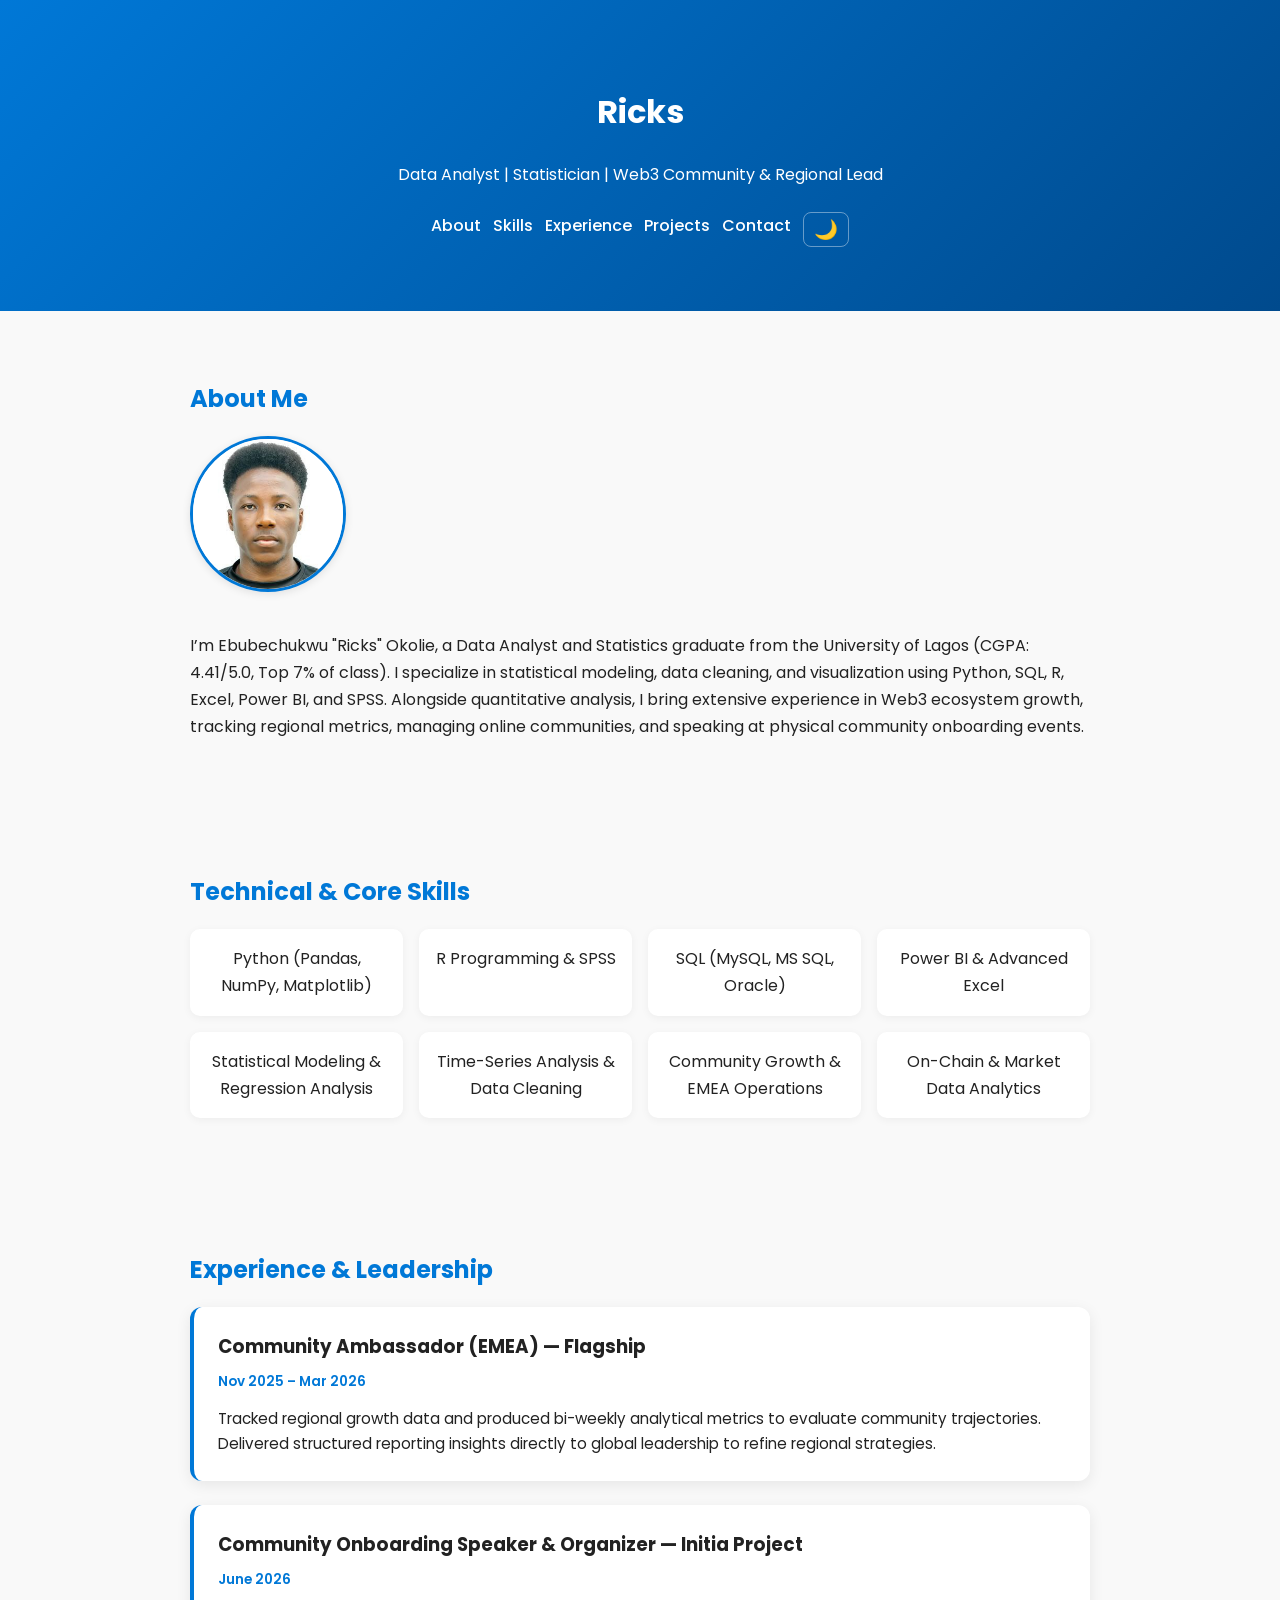
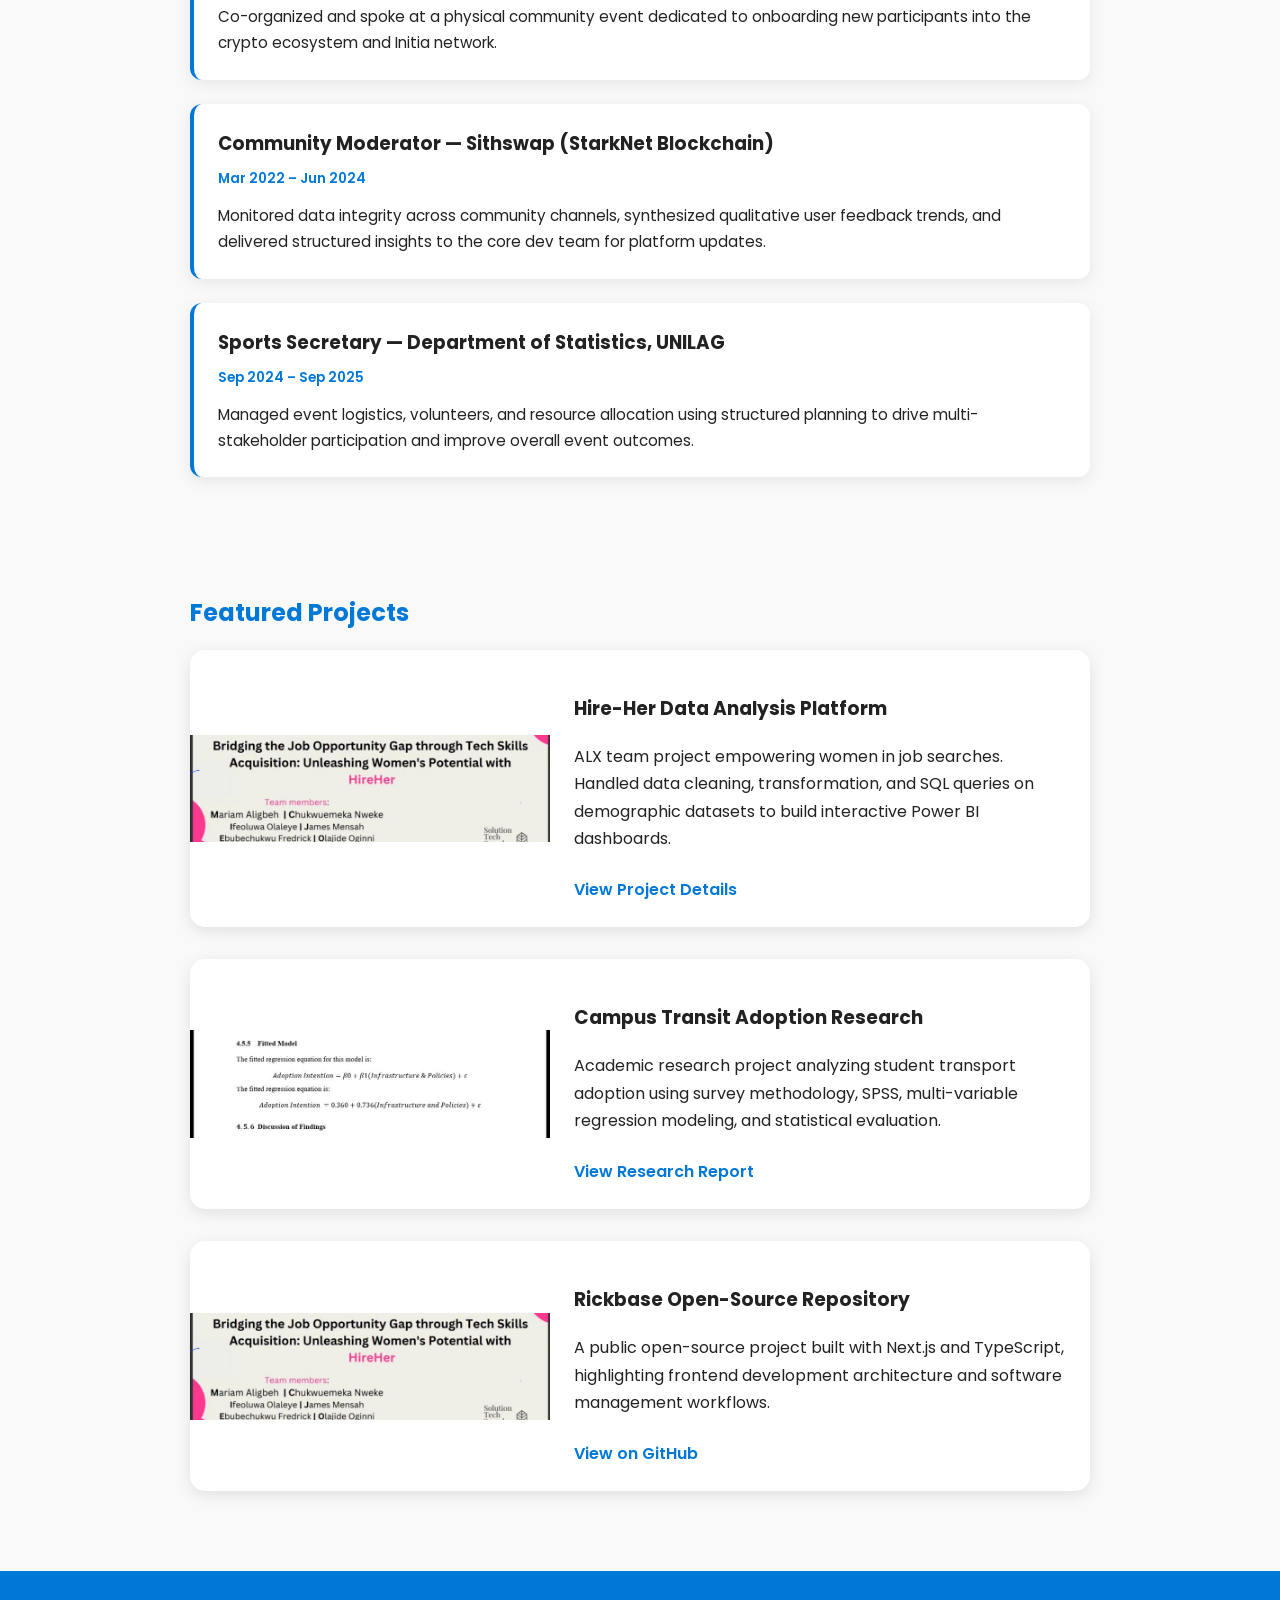
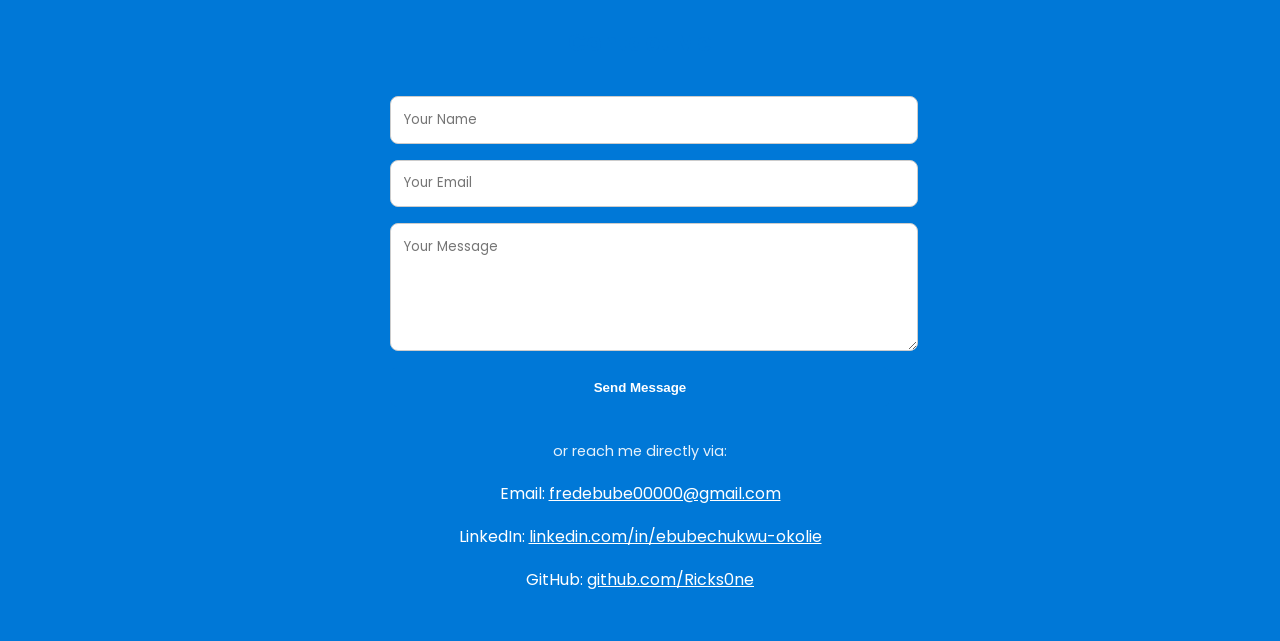
==== index.html @ d4dc6fa1 "Clean up index.html by removing citation tags Removed citation references from various sections and " ====
<!DOCTYPE html>
<html lang="en">
<head>
  <meta charset="UTF-8" />
  <meta name="viewport" content="width=device-width, initial-scale=1.0" />
  <title>Ricks | Data Analyst & Web3 Community Lead</title>
  <link rel="stylesheet" href="style.css" />
  <link href="https://fonts.googleapis.com/css2?family=Poppins:wght@300;400;600&display=swap" rel="stylesheet">
</head>

<body>
  <header class="hero">
    <div class="container">
      <h1 class="fade-in">Ricks</h1>
      <p class="fade-in delay">Data Analyst | Statistician | Web3 Community & Regional Lead</p>
      <nav class="fade-in delay-2">
        <a href="#about">About</a>
        <a href="#skills">Skills</a>
        <a href="#experience">Experience</a>
        <a href="#projects">Projects</a>
        <a href="#contact">Contact</a>
        <button id="theme-toggle" aria-label="Toggle dark mode">🌙</button>
      </nav>
    </div>
  </header>

  <main>
    <!-- ABOUT SECTION -->
    <section id="about" class="section fade-in">
      <h2>About Me</h2>
      <div class="about-container">
        <img src="assets/profile.jpg" alt="Ricks profile photo" class="profile-img">
        <p>
          I’m Ebubechukwu "Ricks" Okolie, a Data Analyst and Statistics graduate from the University of Lagos (CGPA: 4.41/5.0, Top 7% of class). 
          I specialize in statistical modeling, data cleaning, and visualization using Python, SQL, R, Excel, Power BI, and SPSS. 
          Alongside quantitative analysis, I bring extensive experience in Web3 ecosystem growth, tracking regional metrics, managing online communities, and speaking at physical community onboarding events.
        </p>
      </div>
    </section>

    <!-- TECHNICAL & PROFESSIONAL SKILLS -->
    <section id="skills" class="section fade-in delay">
      <h2>Technical & Core Skills</h2>
      <ul class="skills-grid">
        <li>Python (Pandas, NumPy, Matplotlib)</li>
        <li>R Programming & SPSS</li>
        <li>SQL (MySQL, MS SQL, Oracle)</li>
        <li>Power BI & Advanced Excel</li>
        <li>Statistical Modeling & Regression Analysis</li>
        <li>Time-Series Analysis & Data Cleaning</li>
        <li>Community Growth & EMEA Operations</li>
        <li>On-Chain & Market Data Analytics</li>
      </ul>
    </section>

    <!-- WORK & COMMUNITY EXPERIENCE -->
    <section id="experience" class="section fade-in delay">
      <h2>Experience & Leadership</h2>
      <div class="experience-list">
        
        <div class="exp-card">
          <h3>Community Ambassador (EMEA) — Flagship</h3>
          <span class="exp-date">Nov 2025 – Mar 2026</span>
          <p>
            Tracked regional growth data and produced bi-weekly analytical metrics to evaluate community trajectories. 
            Delivered structured reporting insights directly to global leadership to refine regional strategies.
          </p>
        </div>

        <div class="exp-card">
          <h3>Community Onboarding Speaker & Organizer — Initia Project</h3>
          <span class="exp-date">June 2026</span>
          <p>
            Co-organized and spoke at a physical community event dedicated to onboarding new participants into the crypto ecosystem and Initia network.
          </p>
        </div>

        <div class="exp-card">
          <h3>Community Moderator — Sithswap (StarkNet Blockchain)</h3>
          <span class="exp-date">Mar 2022 – Jun 2024</span>
          <p>
            Monitored data integrity across community channels, synthesized qualitative user feedback trends, and delivered structured insights to the core dev team for platform updates.
          </p>
        </div>

        <div class="exp-card">
          <h3>Sports Secretary — Department of Statistics, UNILAG</h3>
          <span class="exp-date">Sep 2024 – Sep 2025</span>
          <p>
            Managed event logistics, volunteers, and resource allocation using structured planning to drive multi-stakeholder participation and improve overall event outcomes.
          </p>
        </div>

      </div>
    </section>

    <!-- FEATURED PROJECTS -->
    <section id="projects" class="section fade-in delay-2">
      <h2>Featured Projects</h2>

      <div class="project-card">
        <img src="assets/project1.jpg" alt="Hire-Her Project">
        <div>
          <h3>Hire-Her Data Analysis Platform</h3>
          <p>
            ALX team project empowering women in job searches. Handled data cleaning, transformation, and SQL queries on demographic datasets to build interactive Power BI dashboards.
          </p>
          <a href="projects/0.html" target="_blank">View Project Details</a>
        </div>
      </div>

      <div class="project-card">
        <img src="assets/project2.jpg" alt="Bicycle Commuting Research">
        <div>
          <h3>Campus Transit Adoption Research</h3>
          <p>
            Academic research project analyzing student transport adoption using survey methodology, SPSS, multi-variable regression modeling, and statistical evaluation.
          </p>
          <a href="projects/2.html" target="_blank">View Research Report</a>
        </div>
      </div>

      <div class="project-card">
        <img src="assets/project1.jpg" alt="Rickbase Repository">
        <div>
          <h3>Rickbase Open-Source Repository</h3>
          <p>
            A public open-source project built with Next.js and TypeScript, highlighting frontend development architecture and software management workflows.
          </p>
          <a href="https://github.com/Ricks0ne/Rickbase" target="_blank">View on GitHub</a>
        </div>
      </div>
    </section>
  </main>

  <!-- FOOTER / CONTACT -->
  <footer id="contact" class="fade-in delay">
    <h2>Contact Me</h2>
    <form id="contact-form" action="https://formspree.io/f/xjkanqzr" method="POST">
      <input type="text" name="name" placeholder="Your Name" required />
      <input type="email" name="_replyto" placeholder="Your Email" required />
      <textarea name="message" rows="5" placeholder="Your Message" required></textarea>

      <input type="hidden" name="_subject" value="New message from Ricks’ Portfolio" />
      <input type="text" name="_gotcha" class="honeypot" style="display:none" />

      <button type="submit">Send Message</button>
    </form>
    <p class="small">or reach me directly via:</p>
    <p>Email: <a href="mailto:fredebube00000@gmail.com">fredebube00000@gmail.com</a></p>
    <p>LinkedIn: <a href="https://linkedin.com/in/ebubechukwu-okolie" target="_blank">linkedin.com/in/ebubechukwu-okolie</a></p>
    <p>GitHub: <a href="https://github.com/Ricks0ne" target="_blank">github.com/Ricks0ne</a></p>
  </footer>

  <script src="script.js"></script>
</body>
</html>
---- style.css ----
:root {
  --bg-color: #f9f9f9;
  --text-color: #222;
  --accent: #0078d7;
  --card-bg: #fff;
}

body.dark {
  --bg-color: #121212;
  --text-color: #eee;
  --accent: #64b5f6;
  --card-bg: #1e1e1e;
}

body {
  font-family: "Poppins", sans-serif;
  background: var(--bg-color);
  color: var(--text-color);
  margin: 0;
  line-height: 1.7;
  scroll-behavior: smooth;
  transition: background 0.3s, color 0.3s;
}

.hero {
  background: linear-gradient(135deg, #0078d7, #004a8d);
  color: white;
  text-align: center;
  padding: 4rem 1rem;
}

nav {
  margin-top: 1.5rem;
  display: flex;
  justify-content: center;
  flex-wrap: wrap;
  gap: 12px;
}

nav a {
  color: white;
  text-decoration: none;
  font-weight: 500;
  transition: opacity 0.3s;
}

nav a:hover {
  opacity: 0.8;
}

#theme-toggle {
  background: none;
  border: 1px solid rgba(255,255,255,0.4);
  color: white;
  font-size: 1.2rem;
  cursor: pointer;
  border-radius: 8px;
  padding: 0.3rem 0.6rem;
  transition: background 0.3s;
}

#theme-toggle:hover {
  background: rgba(255,255,255,0.1);
}

.section {
  padding: 3rem 1.5rem;
  max-width: 900px;
  margin: auto;
}

h2 {
  color: var(--accent);
  margin-bottom: 1rem;
}

/* SKILLS GRID */
.skills-grid {
  display: grid;
  grid-template-columns: repeat(auto-fit, minmax(180px, 1fr));
  gap: 1rem;
  list-style: none;
  padding: 0;
}

.skills-grid li {
  background: var(--card-bg);
  padding: 1rem;
  border-radius: 10px;
  text-align: center;
  box-shadow: 0 2px 8px rgba(0,0,0,0.05);
}

/* EXPERIENCE SECTION */
.experience-list {
  display: flex;
  flex-direction: column;
  gap: 1.5rem;
}

.exp-card {
  background: var(--card-bg);
  padding: 1.5rem;
  border-radius: 12px;
  box-shadow: 0 4px 15px rgba(0,0,0,0.08);
  border-left: 4px solid var(--accent);
  transition: transform 0.3s ease;
}

.exp-card:hover {
  transform: translateY(-3px);
}

.exp-card h3 {
  margin: 0 0 0.3rem 0;
  font-size: 1.15rem;
}

.exp-date {
  display: inline-block;
  font-size: 0.85rem;
  font-weight: 600;
  color: var(--accent);
  margin-bottom: 0.8rem;
}

.exp-card p {
  margin: 0;
  font-size: 0.95rem;
}

/* PROJECT CARDS */
.project-card {
  display: flex;
  align-items: center;
  background: var(--card-bg);
  margin-bottom: 2rem;
  border-radius: 15px;
  overflow: hidden;
  box-shadow: 0 4px 15px rgba(0,0,0,0.1);
  transition: transform 0.3s ease;
}

.project-card:hover {
  transform: translateY(-5px);
}

.project-card img {
  width: 40%;
  object-fit: cover;
}

.project-card div {
  padding: 1.5rem;
}

.project-card a {
  display: inline-block;
  margin-top: 0.5rem;
  color: var(--accent);
  text-decoration: none;
  font-weight: 600;
}

/* CONTACT & FORM */
form {
  display: flex;
  flex-direction: column;
  gap: 1rem;
  max-width: 500px;
  margin: 2rem auto;
}

input, textarea {
  width: 100%;
  padding: 0.8rem;
  border: 1px solid #ccc;
  border-radius: 8px;
  font-family: inherit;
  background: var(--card-bg);
  color: var(--text-color);
}

button {
  background: var(--accent);
  color: white;
  border: none;
  padding: 0.8rem;
  border-radius: 8px;
  cursor: pointer;
  font-weight: 600;
  transition: opacity 0.3s;
}

button:hover {
  opacity: 0.9;
}

footer {
  text-align: center;
  padding: 2rem;
  background: #0078d7;
  color: white;
}

footer a {
  color: white;
  text-decoration: underline;
}

.small {
  font-size: 0.9rem;
  opacity: 0.9;
}

/* ANIMATIONS */
.fade-in {
  opacity: 0;
  transform: translateY(20px);
  animation: fadeIn 1s ease forwards;
}

.delay { animation-delay: 0.3s; }
.delay-2 { animation-delay: 0.6s; }

@keyframes fadeIn {
  to {
    opacity: 1;
    transform: translateY(0);
  }
}

/* ABOUT SECTION */
.about-container {
  display: flex;
  align-items: center;
  gap: 1.5rem;
  flex-wrap: wrap;
}

.profile-img {
  width: 150px;
  height: 150px;
  object-fit: cover;
  border-radius: 50%;
  border: 3px solid var(--accent);
  box-shadow: 0 2px 8px rgba(0,0,0,0.1);
}

.small-hero {
  padding: 2rem 1rem;
  background: linear-gradient(135deg, #004a8d, #0078d7);
  text-align: center;
  color: white;
}

.project-banner {
  width: 100%;
  max-height: 350px;
  object-fit: cover;
  border-radius: 10px;
  margin-bottom: 1.5rem;
}

.back-btn {
  display: inline-block;
  margin-top: 2rem;
  background: var(--accent);
  color: white;
  padding: 0.7rem 1.5rem;
  border-radius: 8px;
  text-decoration: none;
  font-weight: 600;
  transition: opacity 0.3s;
}

.back-btn:hover {
  opacity: 0.9;
}

.project-link {
  display: inline-block;
  margin-top: 1rem;
  background: var(--accent, #0078d7);
  color: #fff;
  padding: 0.7rem 1.5rem;
  border-radius: 8px;
  text-decoration: none;
  font-weight: 600;
  transition: transform 0.2s, opacity 0.3s;
}

.project-link:hover {
  opacity: 0.9;
  transform: scale(1.03);
}

/* RESPONSIVE */
@media (max-width: 768px) {
  .project-card {
    flex-direction: column;
  }
  .project-card img {
    width: 100%;
  }
  .about-container {
    flex-direction: column;
    text-align: center;
  }
}
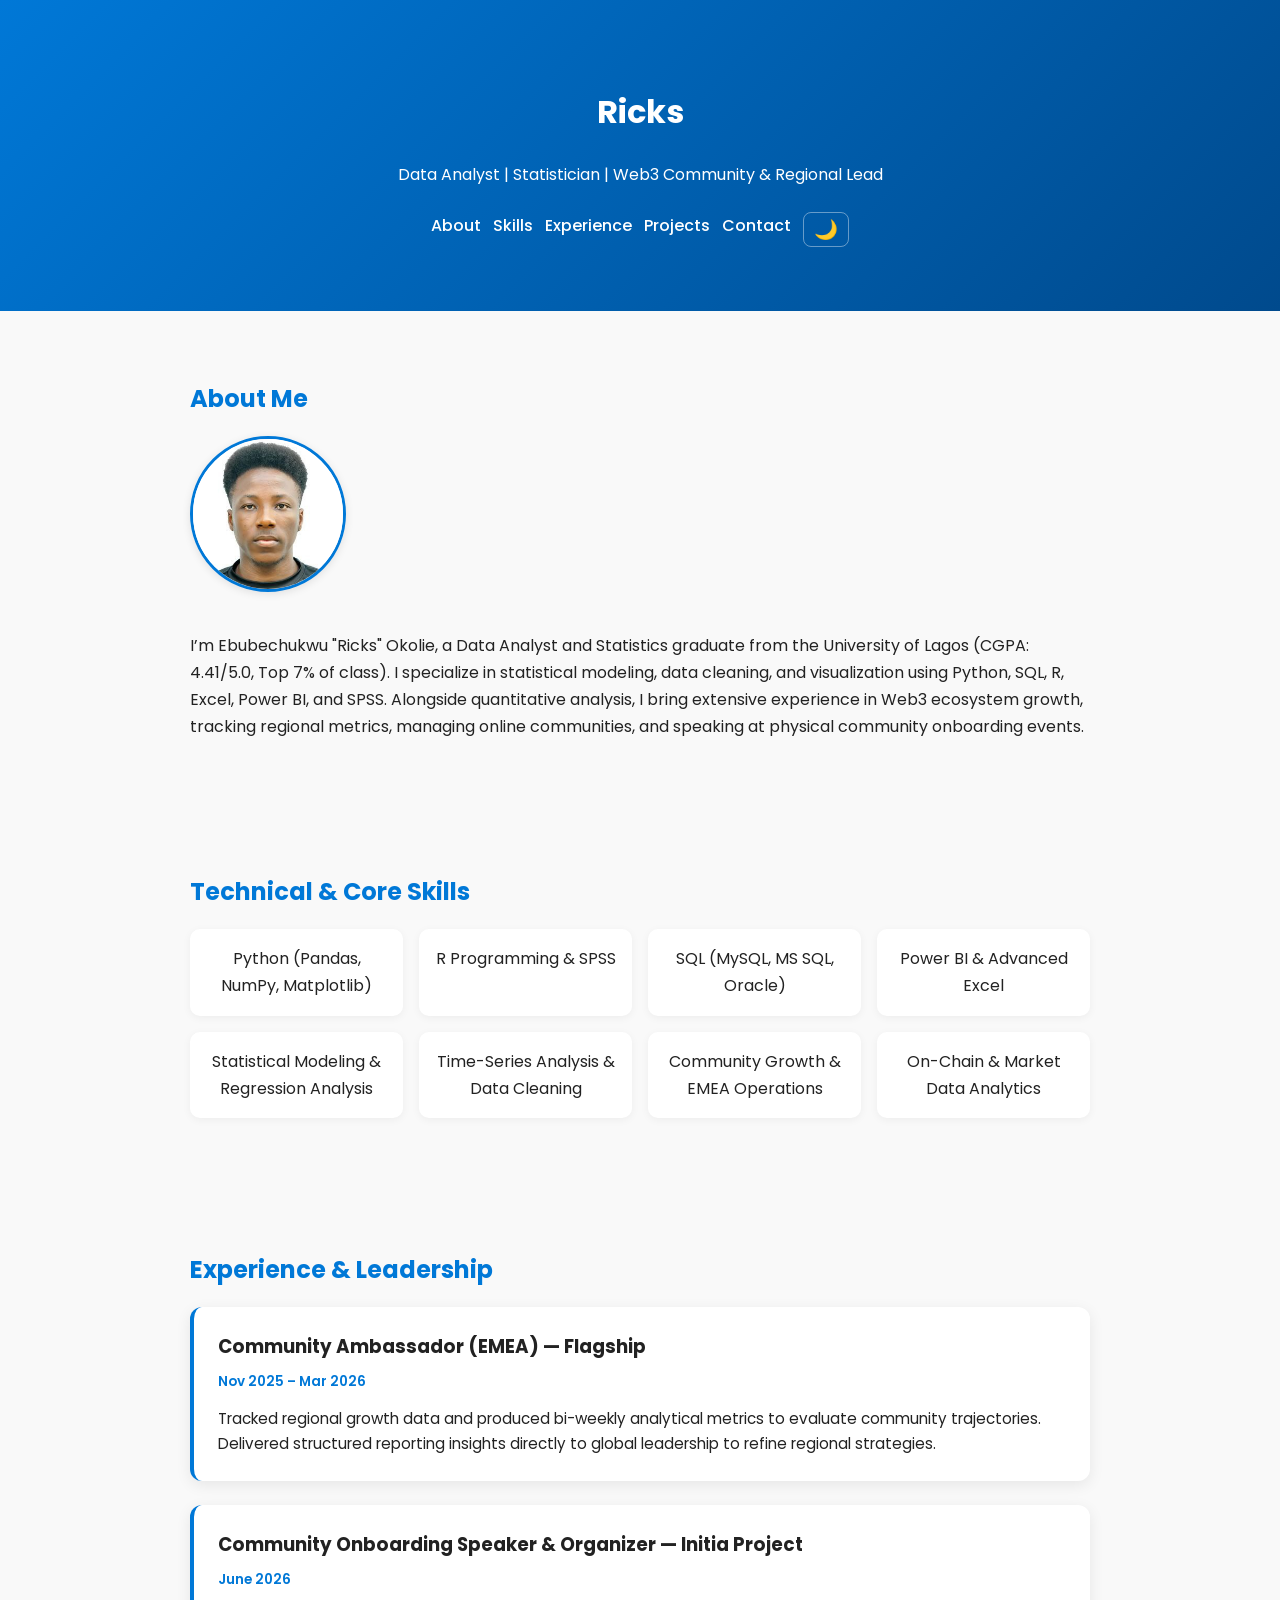
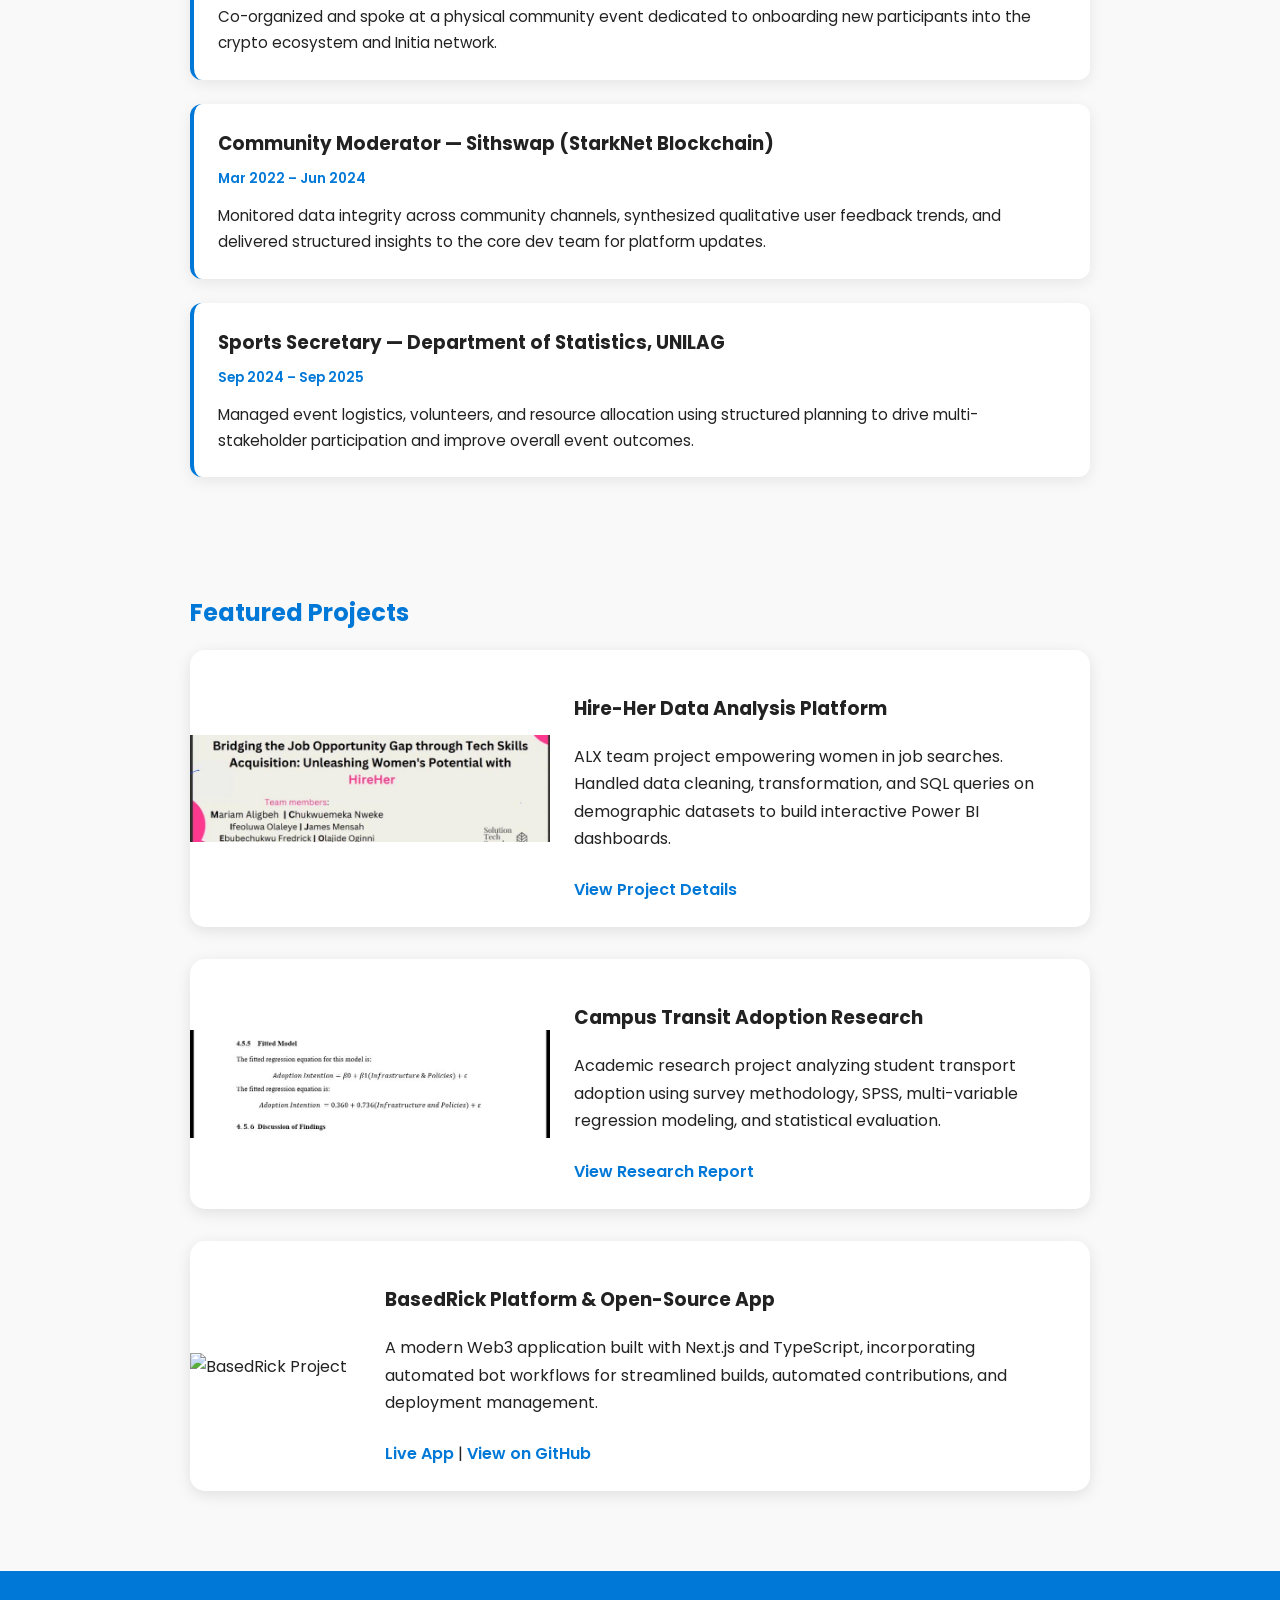
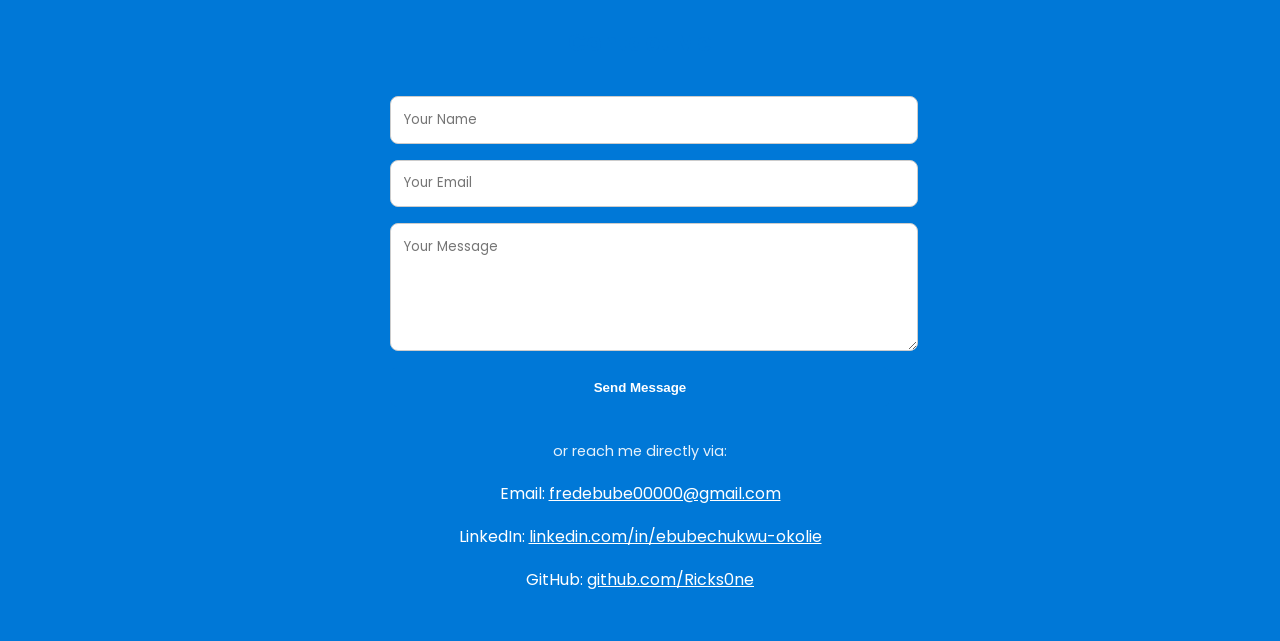
==== commit ced277d2: "Update index.html" ====
--- a/index.html
+++ b/index.html
@@ -121,13 +121,16 @@
       </div>
 
       <div class="project-card">
-        <img src="assets/project1.jpg" alt="Rickbase Repository">
+        <img src="assets/project3.jpg" alt="BasedRick Project">
         <div>
-          <h3>Rickbase Open-Source Repository</h3>
+          <h3>BasedRick Platform & Open-Source App</h3>
           <p>
-            A public open-source project built with Next.js and TypeScript, highlighting frontend development architecture and software management workflows.
+            A modern Web3 application built with Next.js and TypeScript, incorporating automated bot workflows for streamlined builds, automated contributions, and deployment management.
+    </p>
           </p>
-          <a href="https://github.com/Ricks0ne/Rickbase" target="_blank">View on GitHub</a>
+          <a href="https://basedrick.vercel.app/" target="_blank">Live App</a> | 
+          <a href="https://github.com/Ricks0ne/BasedRick" target="_blank">View on GitHub</a>
+  </div>
         </div>
       </div>
     </section>
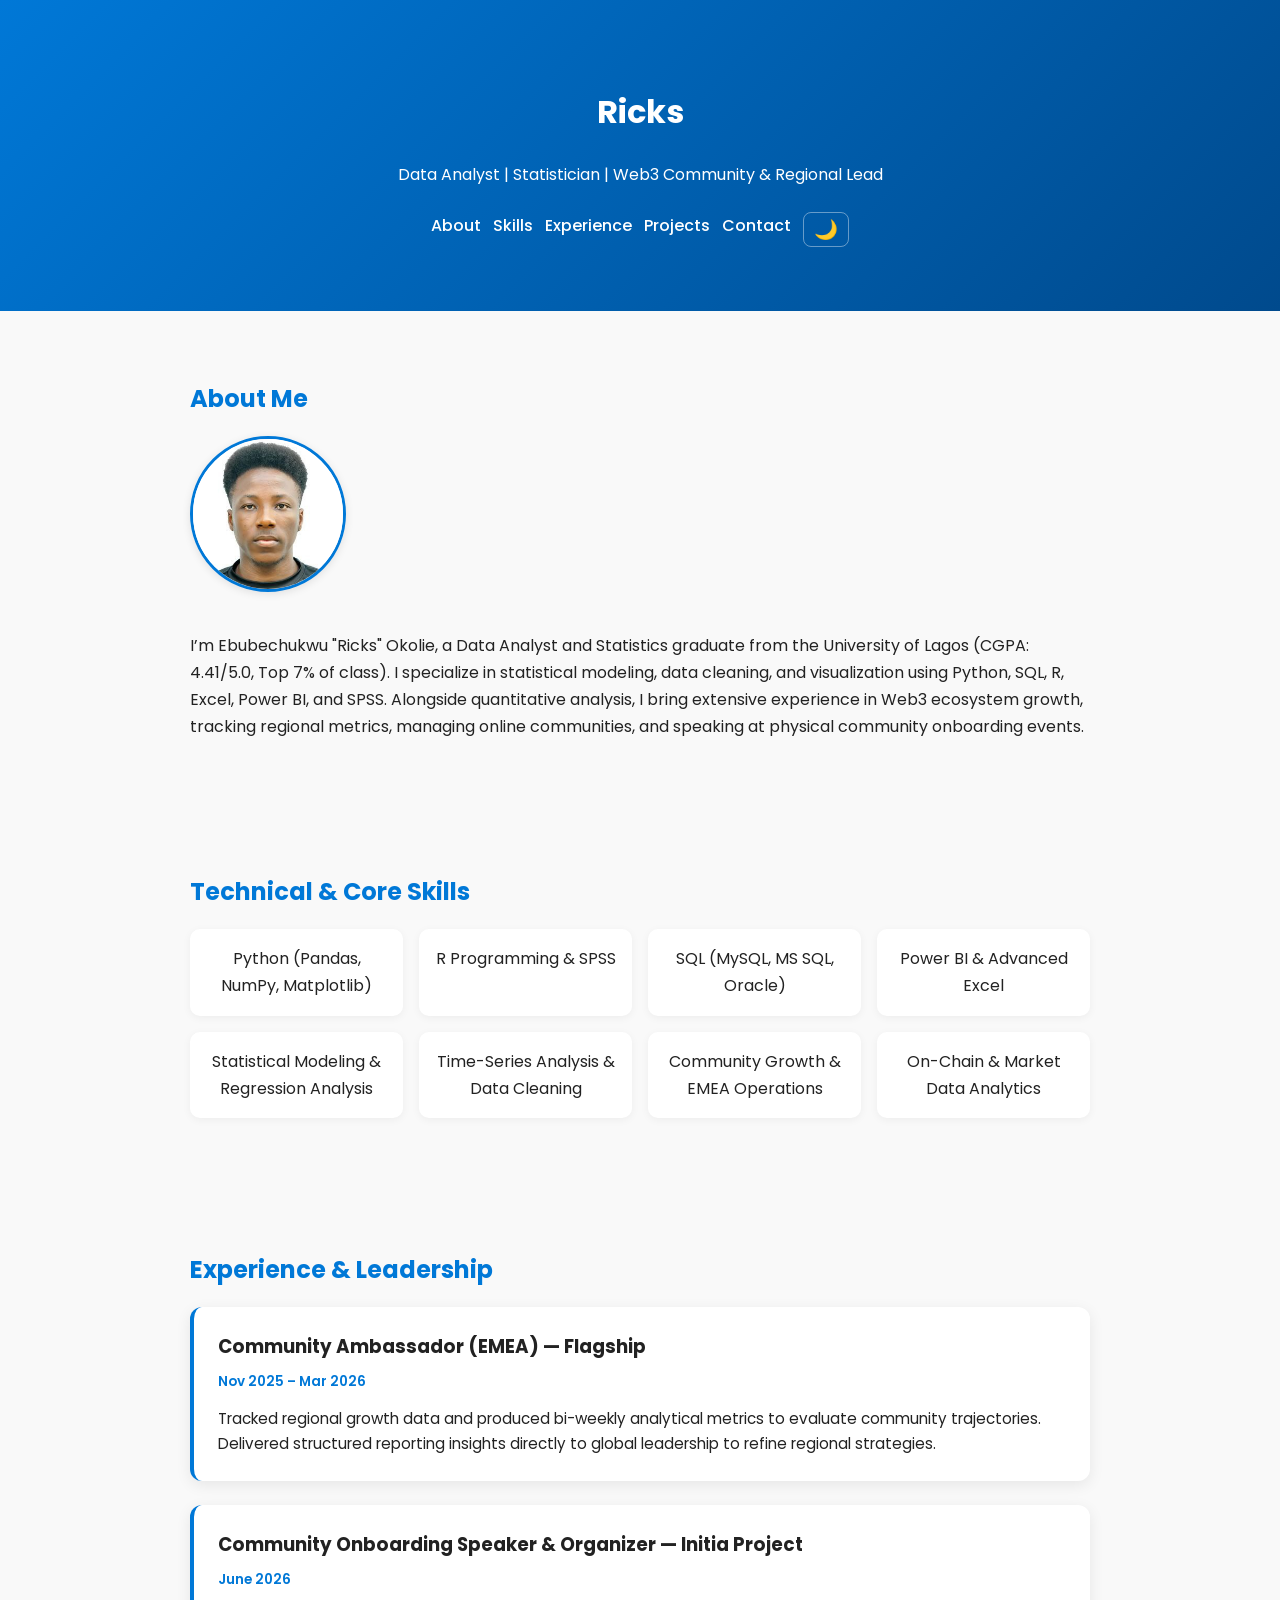
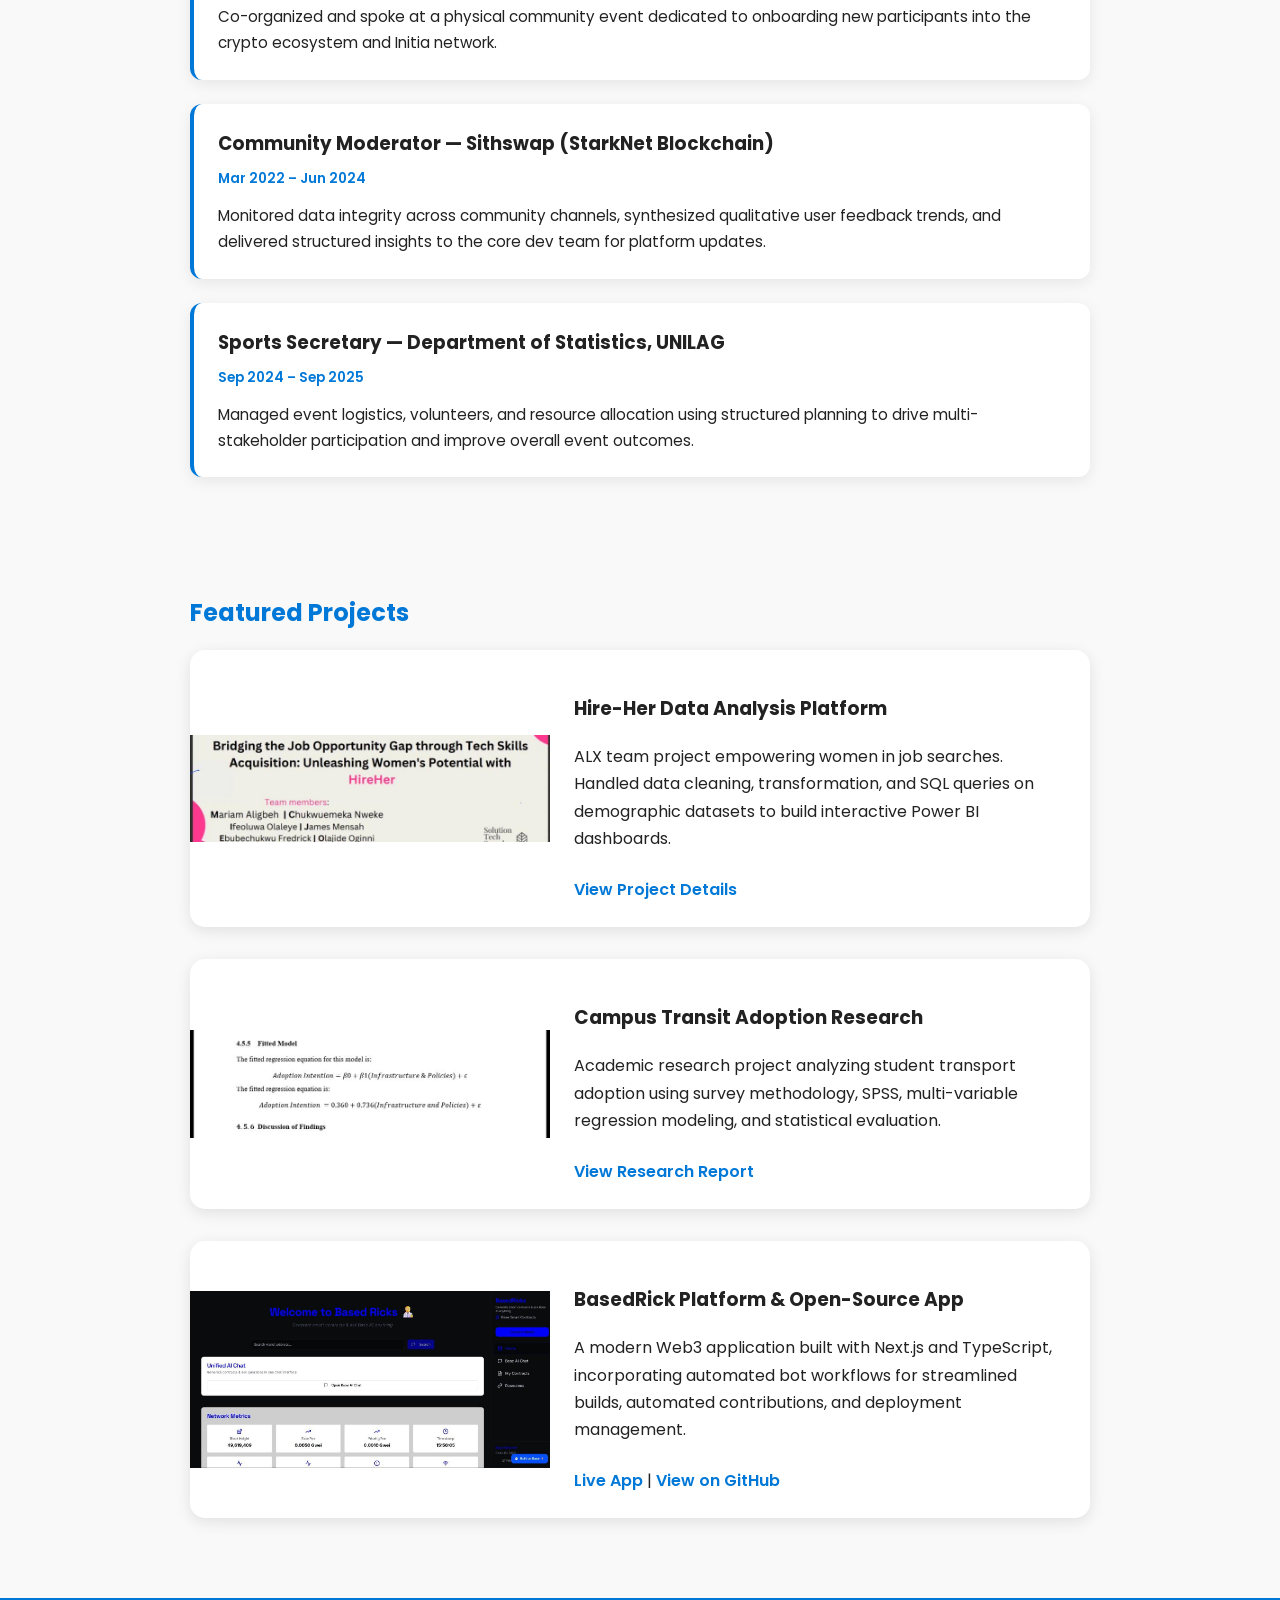
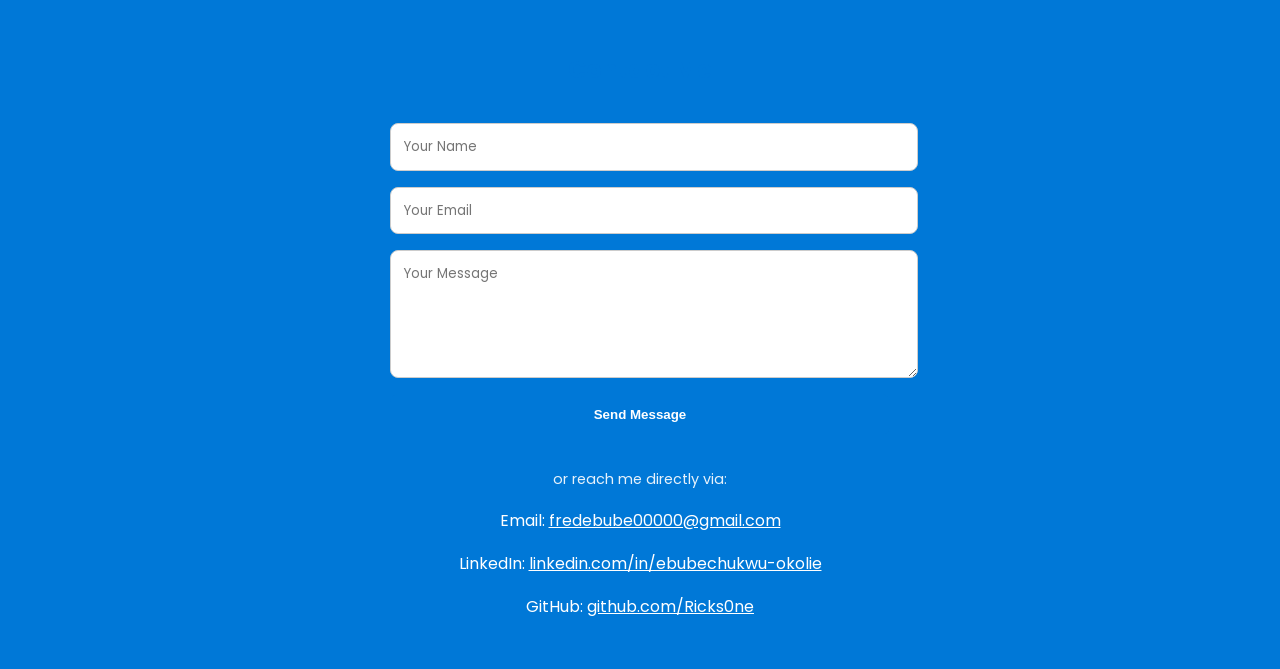
==== commit 2ec52f83: "Update project image source from PNG to JPG" ====
--- a/index.html
+++ b/index.html
@@ -121,7 +121,7 @@
       </div>
 
       <div class="project-card">
-        <img src="assets/project3.jpg" alt="BasedRick Project">
+        <img src="assets/Project3.jpg" alt="BasedRick Project">
         <div>
           <h3>BasedRick Platform & Open-Source App</h3>
           <p>
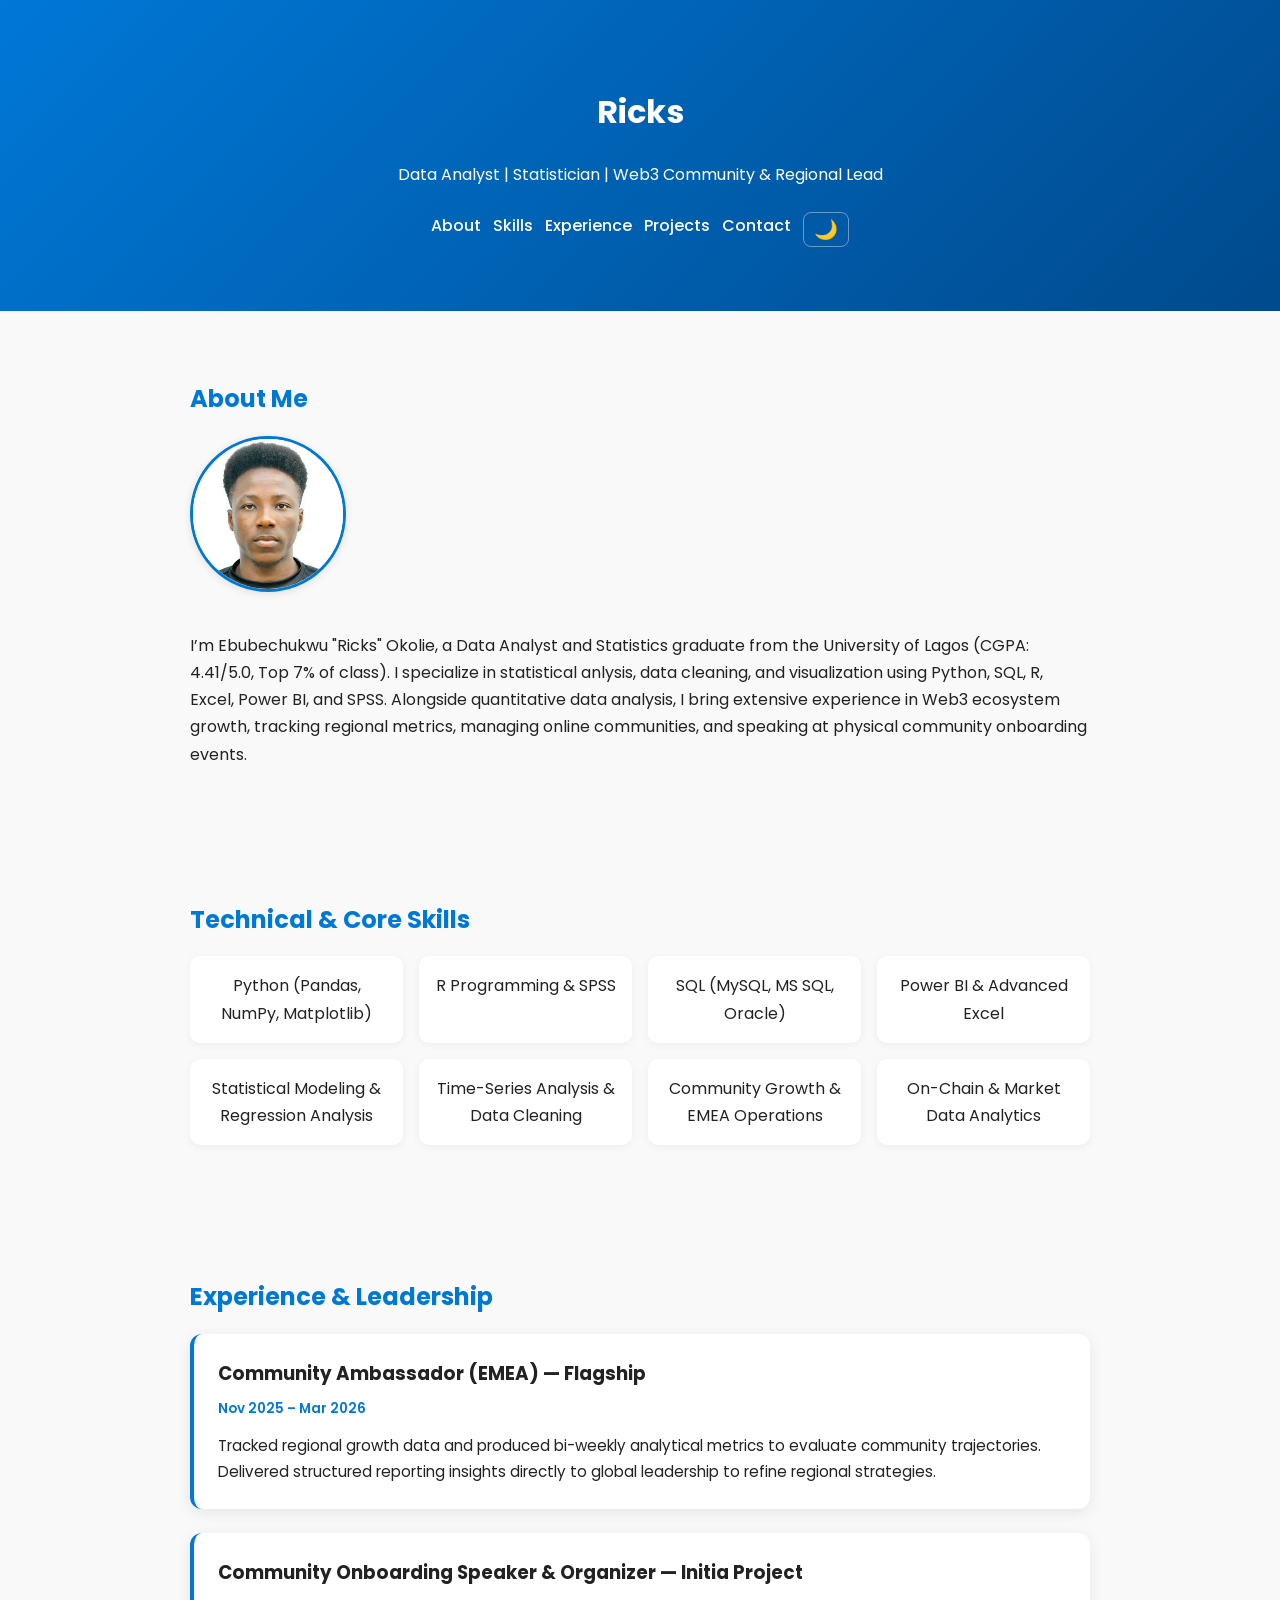
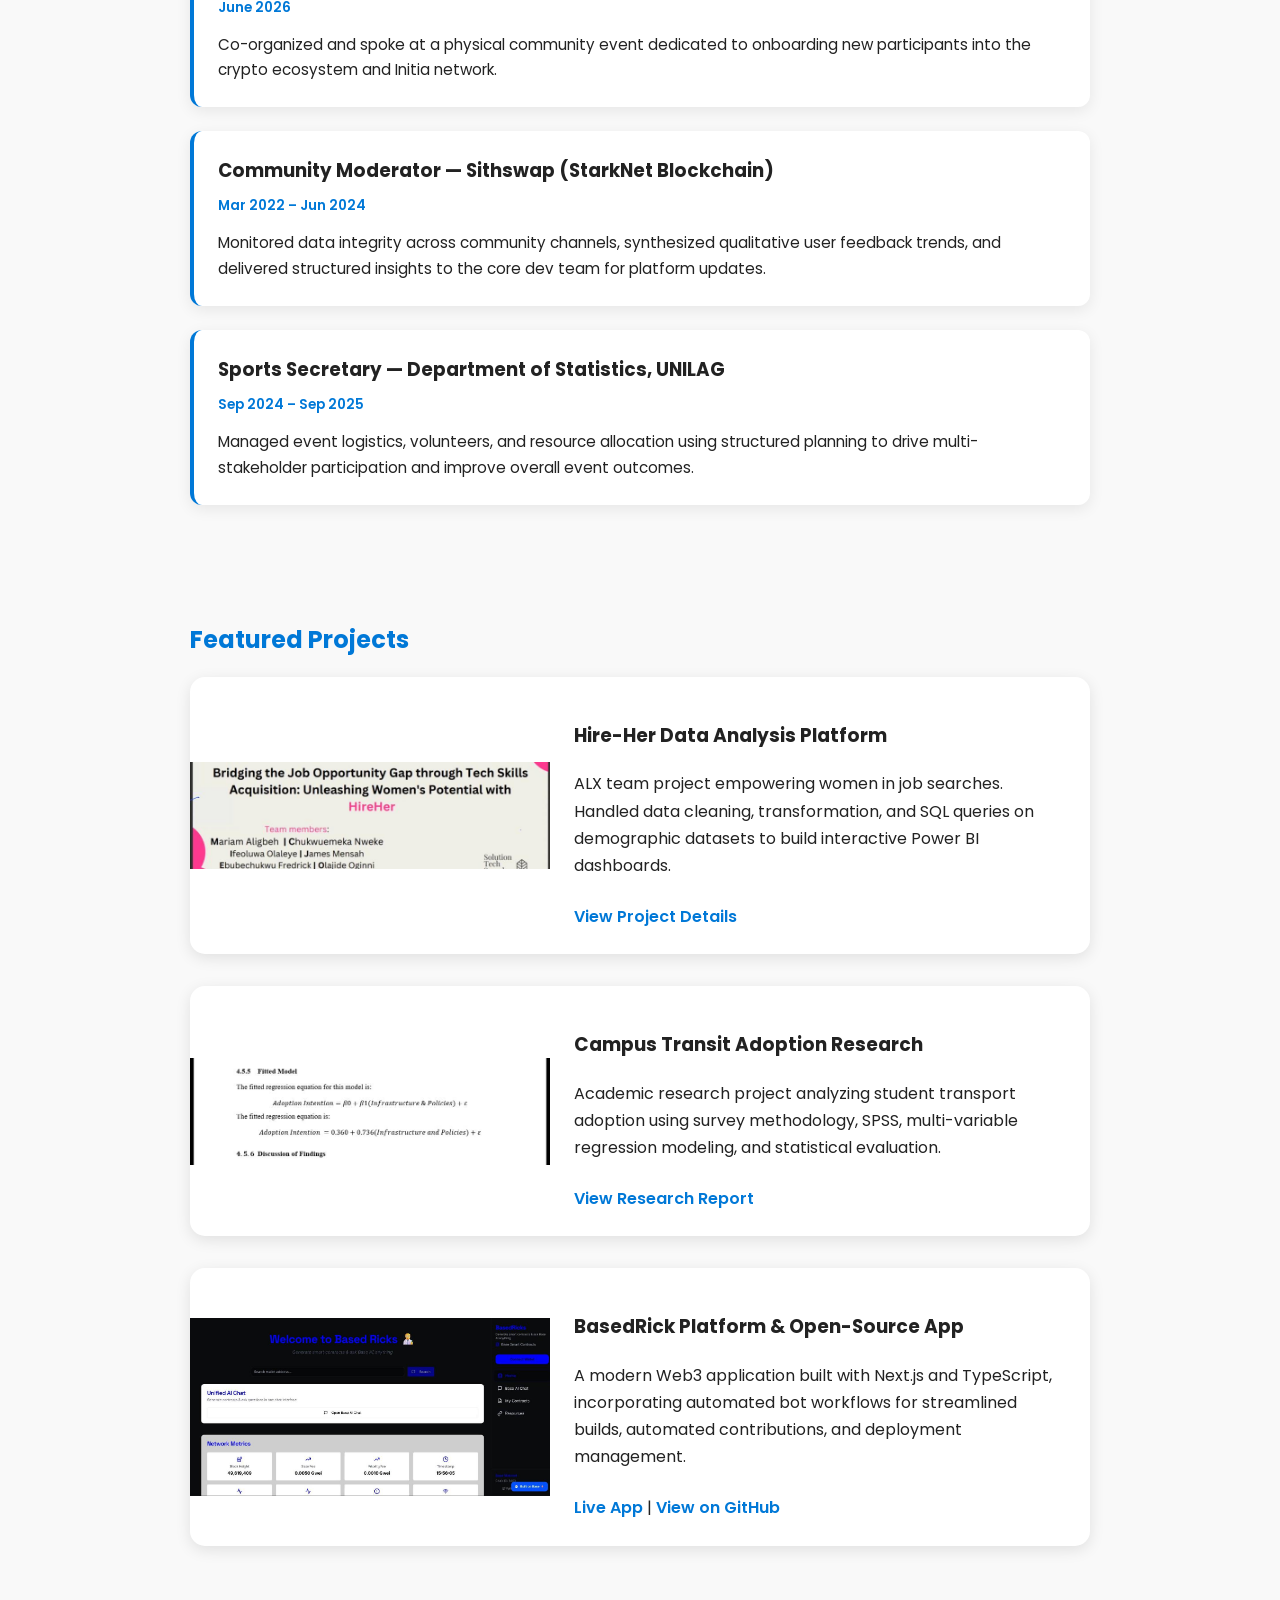
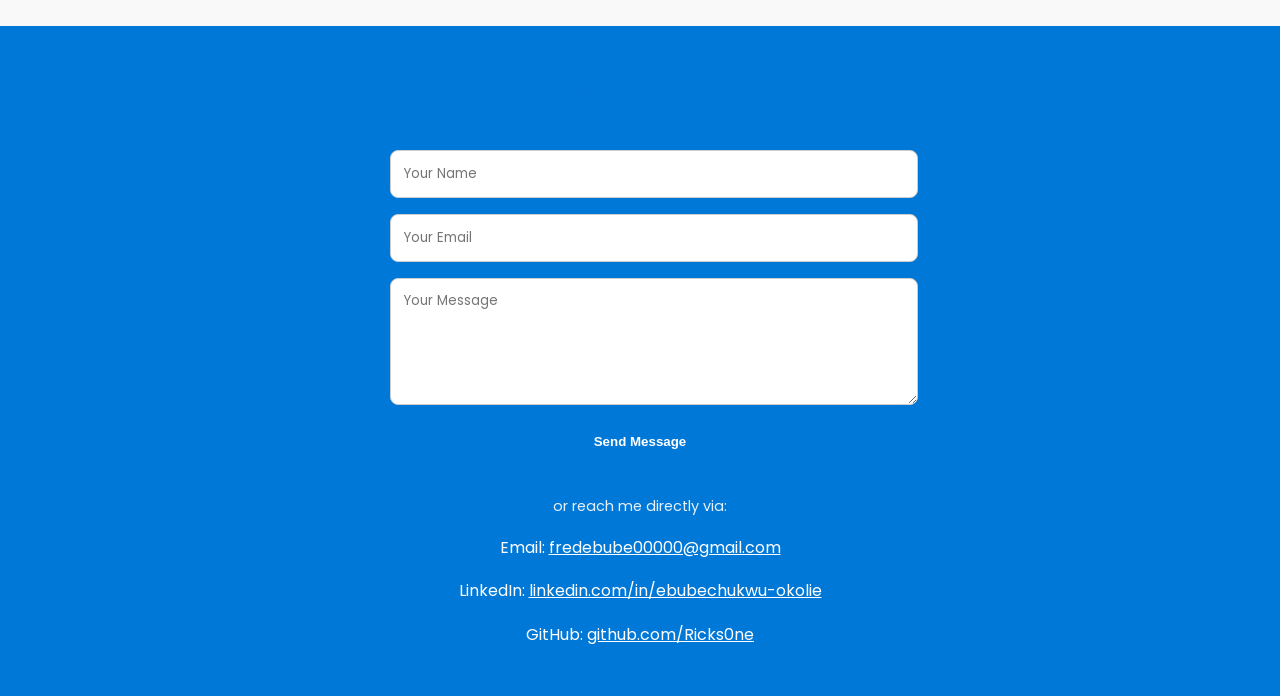
==== commit 6a78c7c3: "Fix typos in about section of index.html" ====
--- a/index.html
+++ b/index.html
@@ -32,8 +32,8 @@
         <img src="assets/profile.jpg" alt="Ricks profile photo" class="profile-img">
         <p>
           I’m Ebubechukwu "Ricks" Okolie, a Data Analyst and Statistics graduate from the University of Lagos (CGPA: 4.41/5.0, Top 7% of class). 
-          I specialize in statistical modeling, data cleaning, and visualization using Python, SQL, R, Excel, Power BI, and SPSS. 
-          Alongside quantitative analysis, I bring extensive experience in Web3 ecosystem growth, tracking regional metrics, managing online communities, and speaking at physical community onboarding events.
+          I specialize in statistical anlysis, data cleaning, and visualization using Python, SQL, R, Excel, Power BI, and SPSS. 
+          Alongside quantitative data analysis, I bring extensive experience in Web3 ecosystem growth, tracking regional metrics, managing online communities, and speaking at physical community onboarding events.
         </p>
       </div>
     </section>
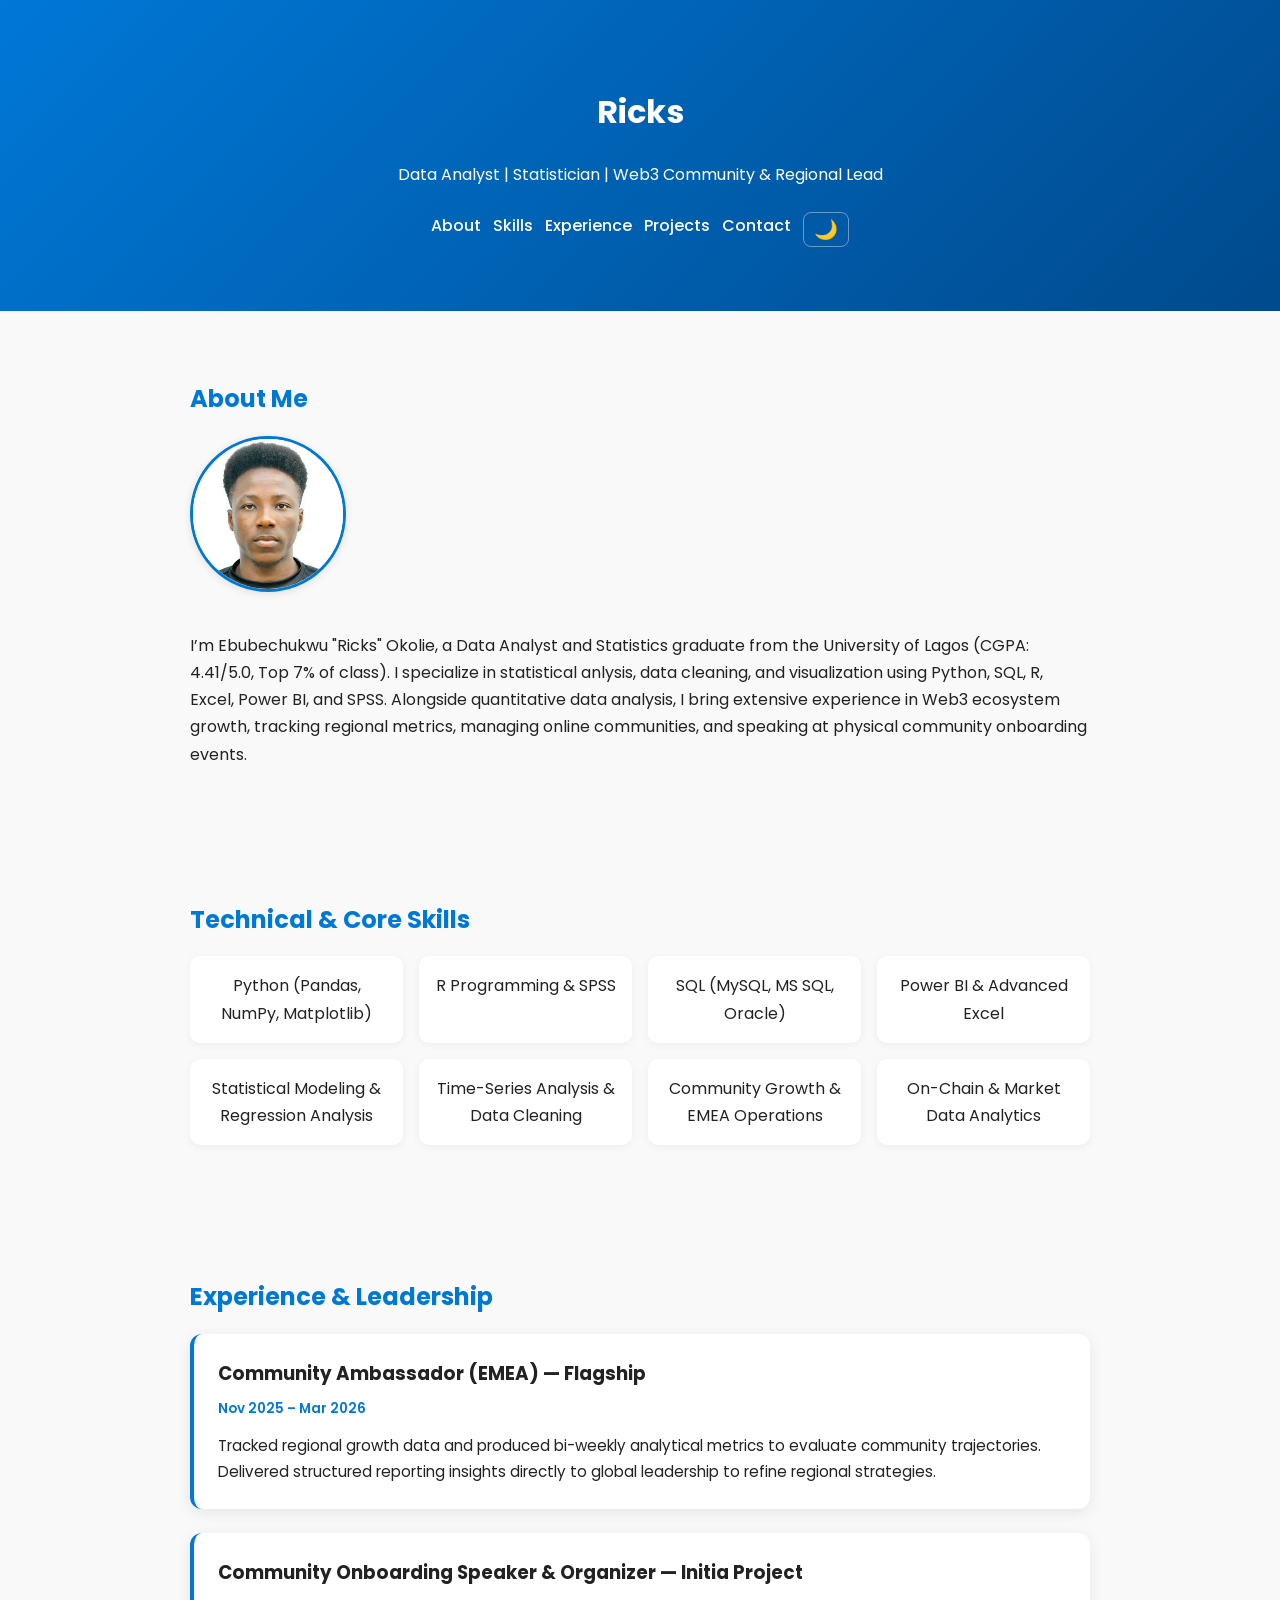
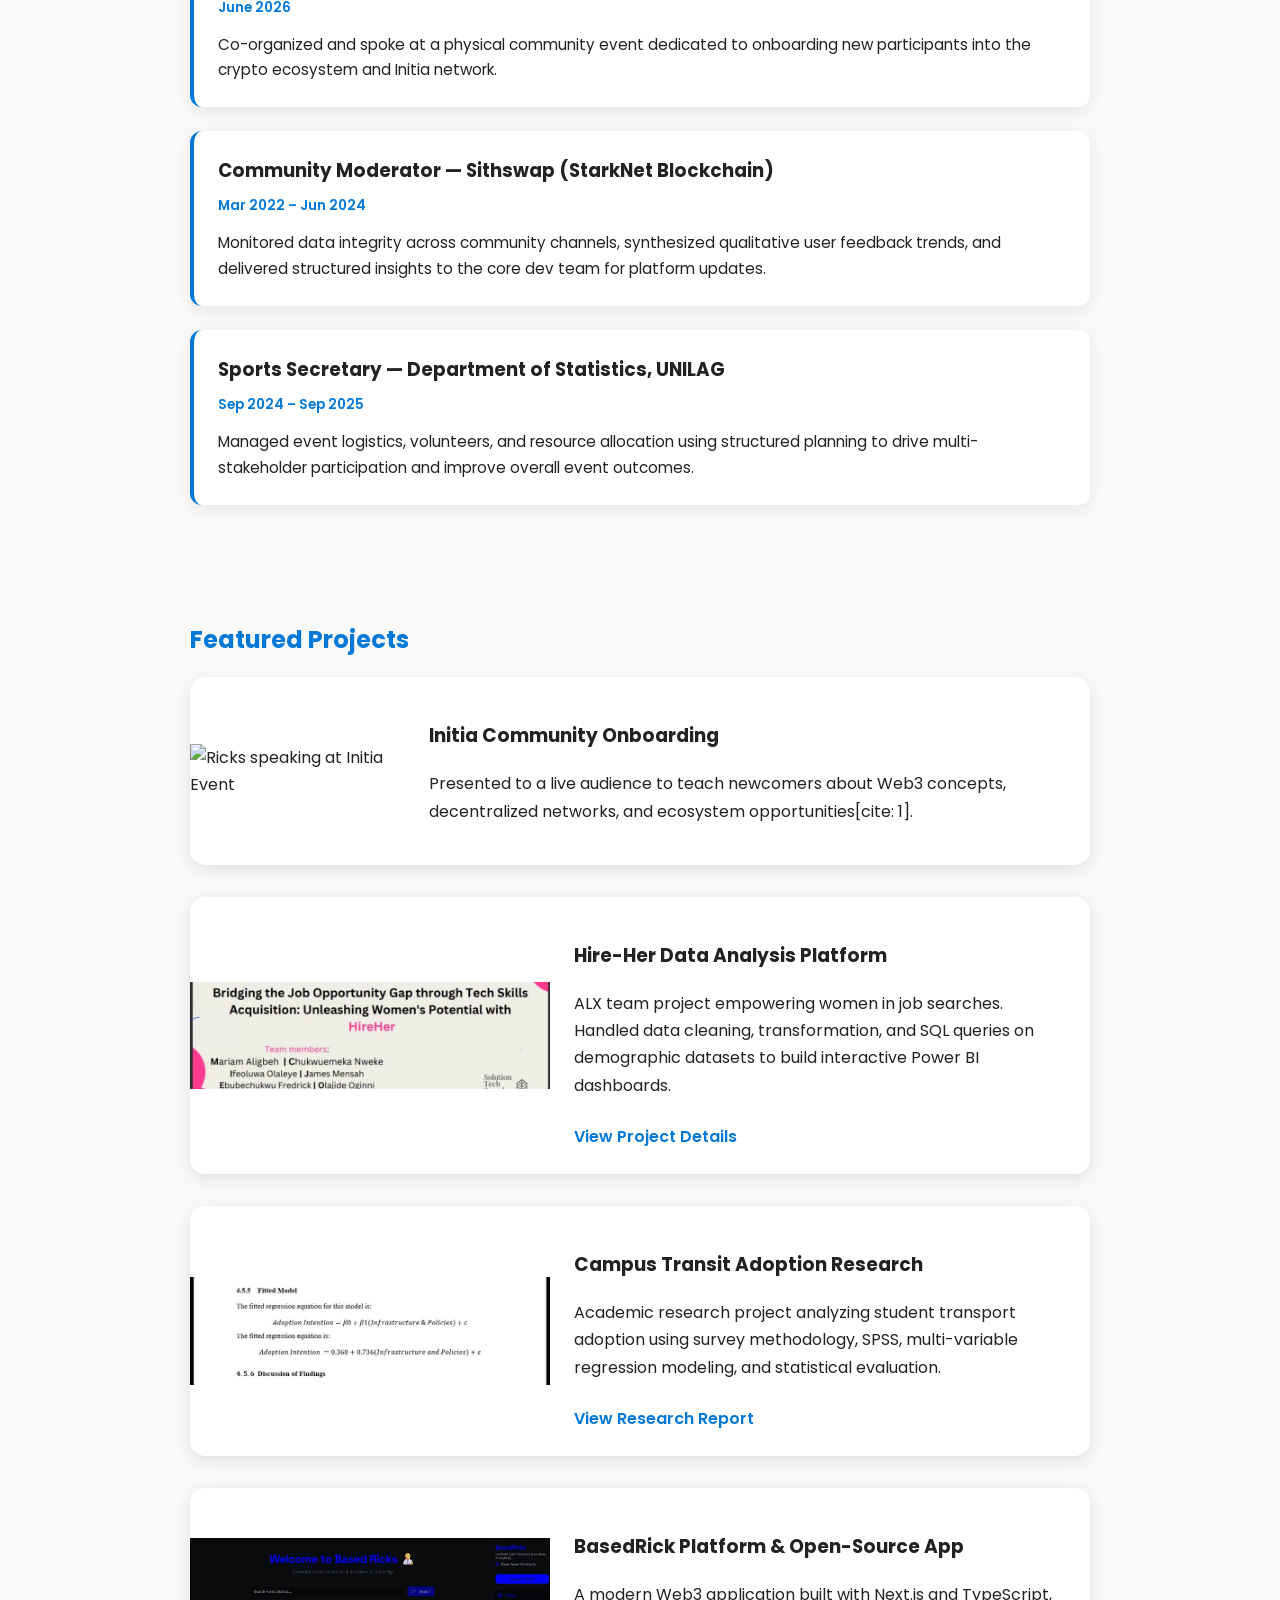
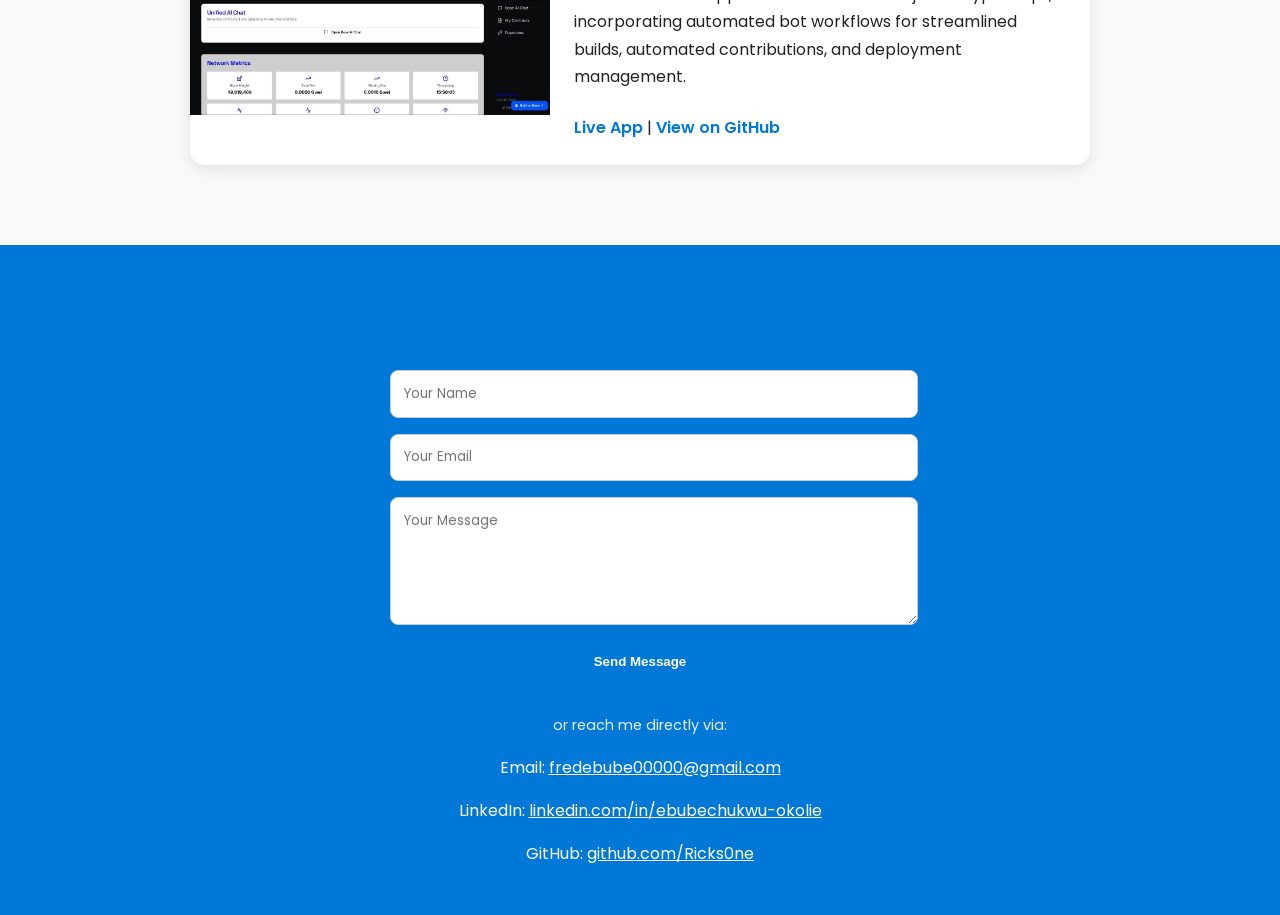
==== commit 3e1c619b: "Add Initia Community Onboarding project card Added a new project card for 'Initia Community Onboardi" ====
--- a/index.html
+++ b/index.html
@@ -98,6 +98,16 @@
     <section id="projects" class="section fade-in delay-2">
       <h2>Featured Projects</h2>
 
+      
+      <div class="project-card">
+  <img src="assets/initia-speaking.jpg" alt="Ricks speaking at Initia Event">
+  <div>
+    <h3>Initia Community Onboarding</h3>
+    <p>
+      Presented to a live audience to teach newcomers about Web3 concepts, decentralized networks, and ecosystem opportunities[cite: 1].
+    </p>
+  </div>
+</div>
       <div class="project-card">
         <img src="assets/project1.jpg" alt="Hire-Her Project">
         <div>
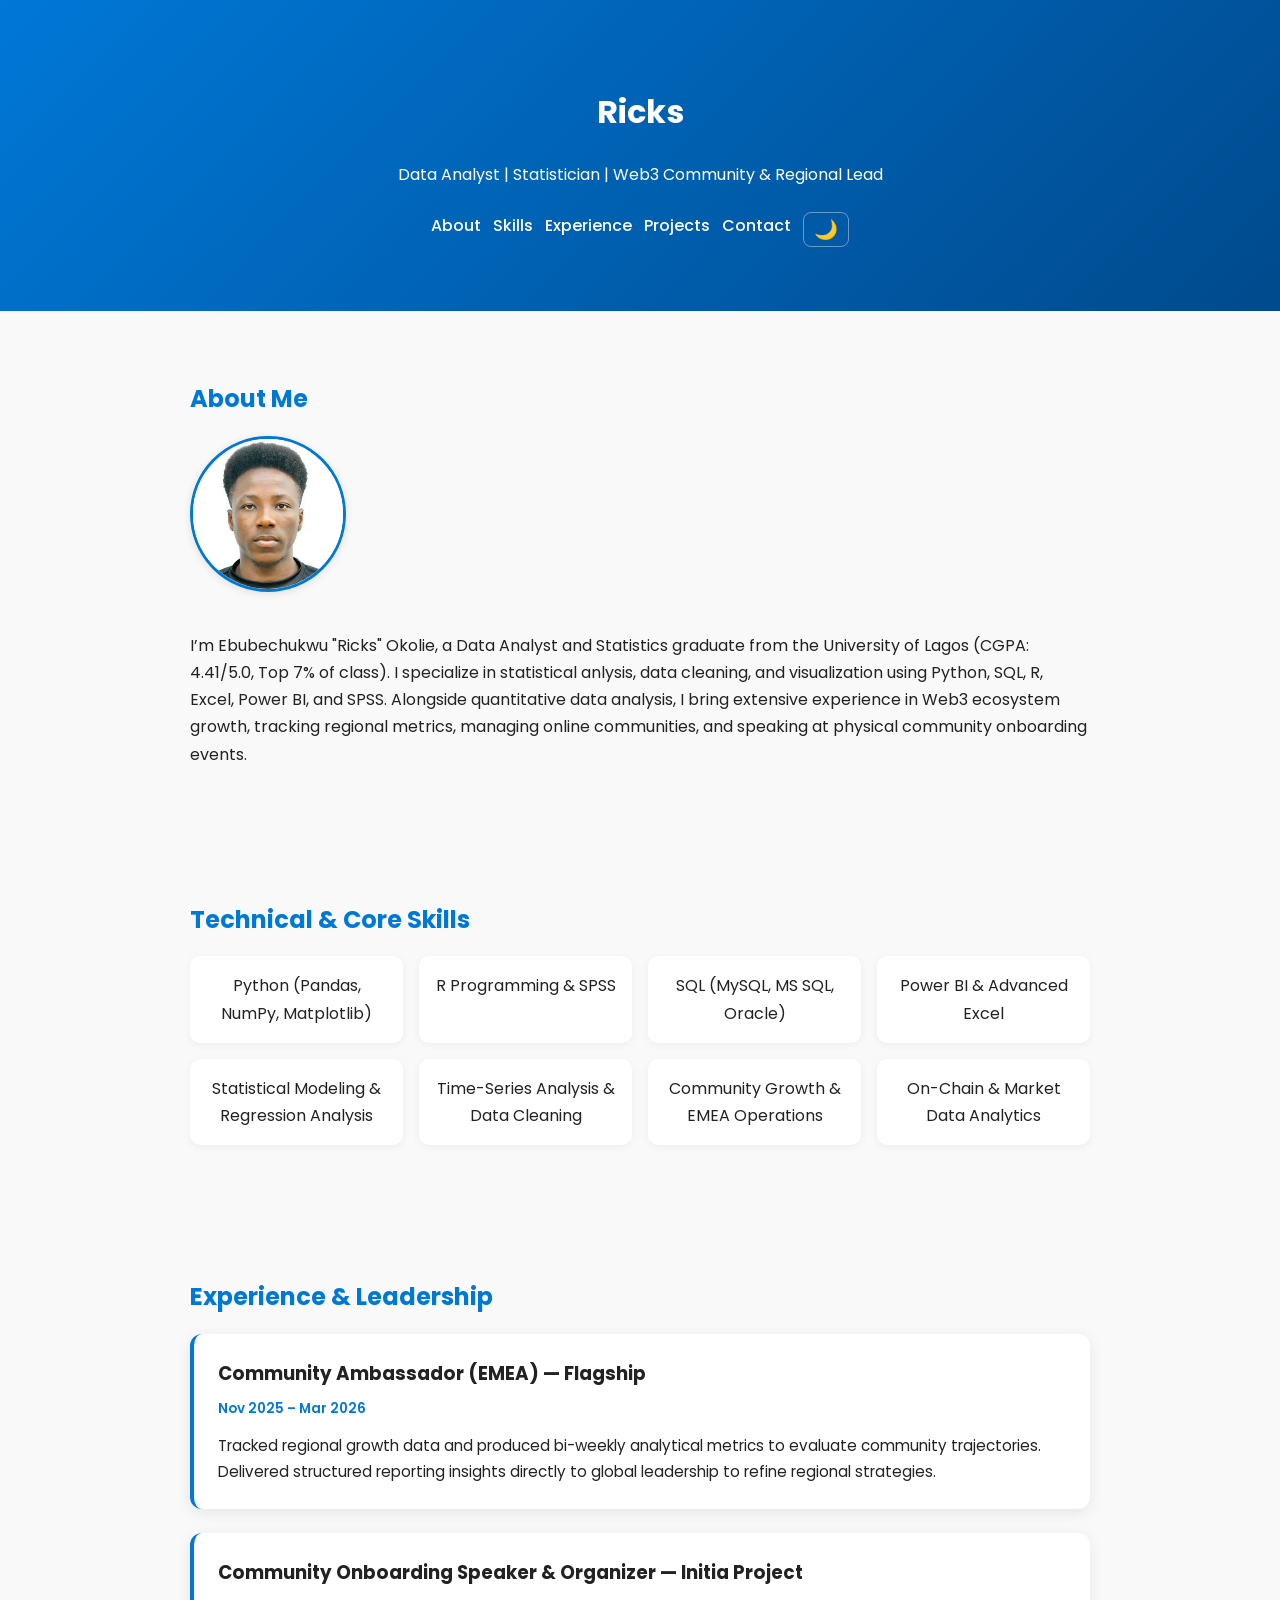
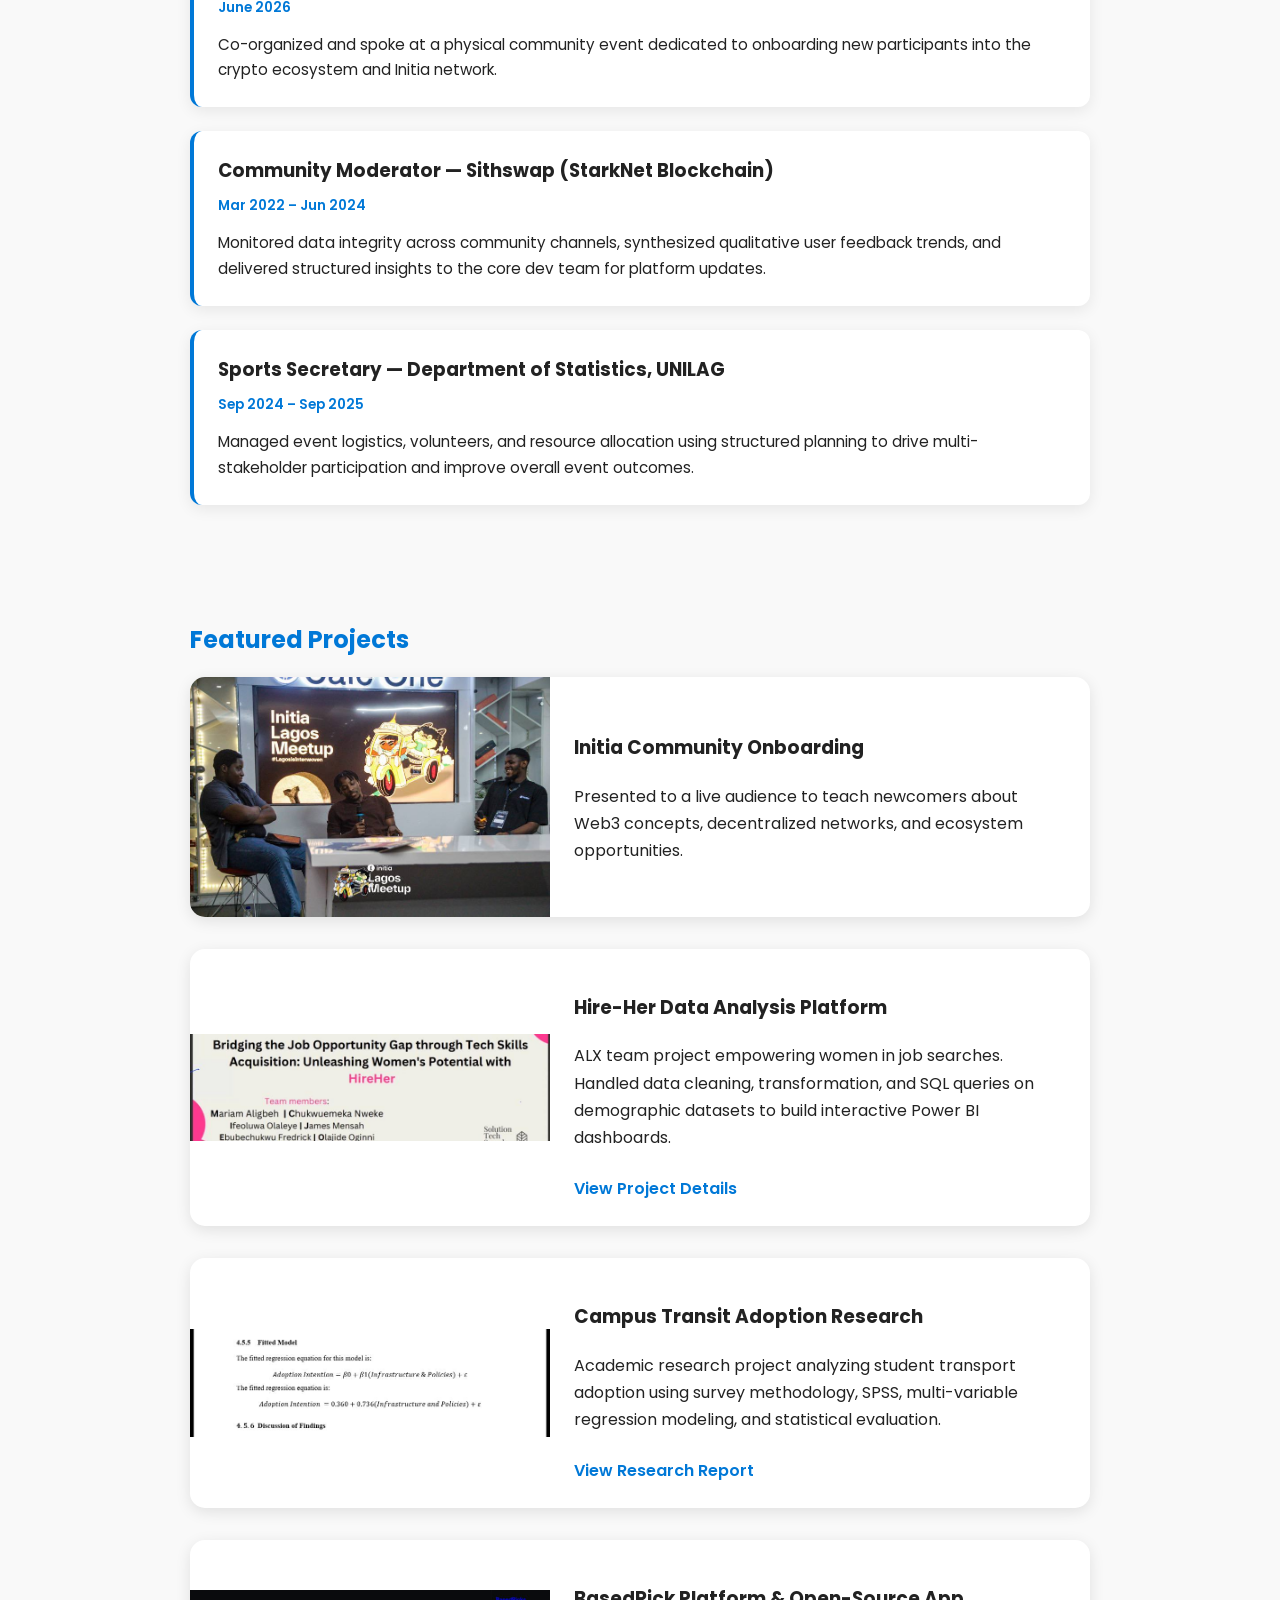
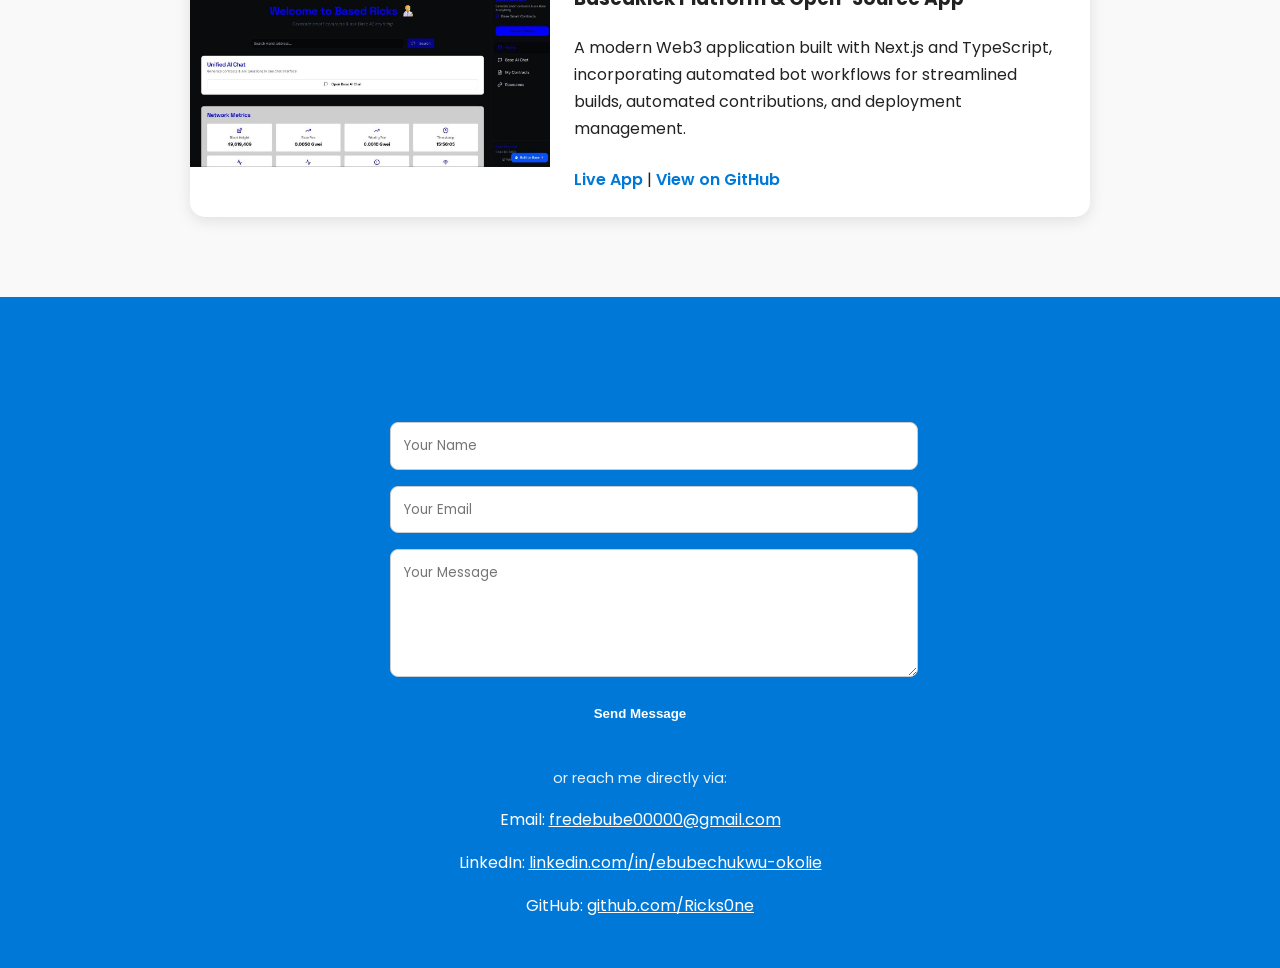
==== commit 5c273d7d: "Remove citation from onboarding description" ====
--- a/index.html
+++ b/index.html
@@ -104,7 +104,7 @@
   <div>
     <h3>Initia Community Onboarding</h3>
     <p>
-      Presented to a live audience to teach newcomers about Web3 concepts, decentralized networks, and ecosystem opportunities[cite: 1].
+      Presented to a live audience to teach newcomers about Web3 concepts, decentralized networks, and ecosystem opportunities.
     </p>
   </div>
 </div>
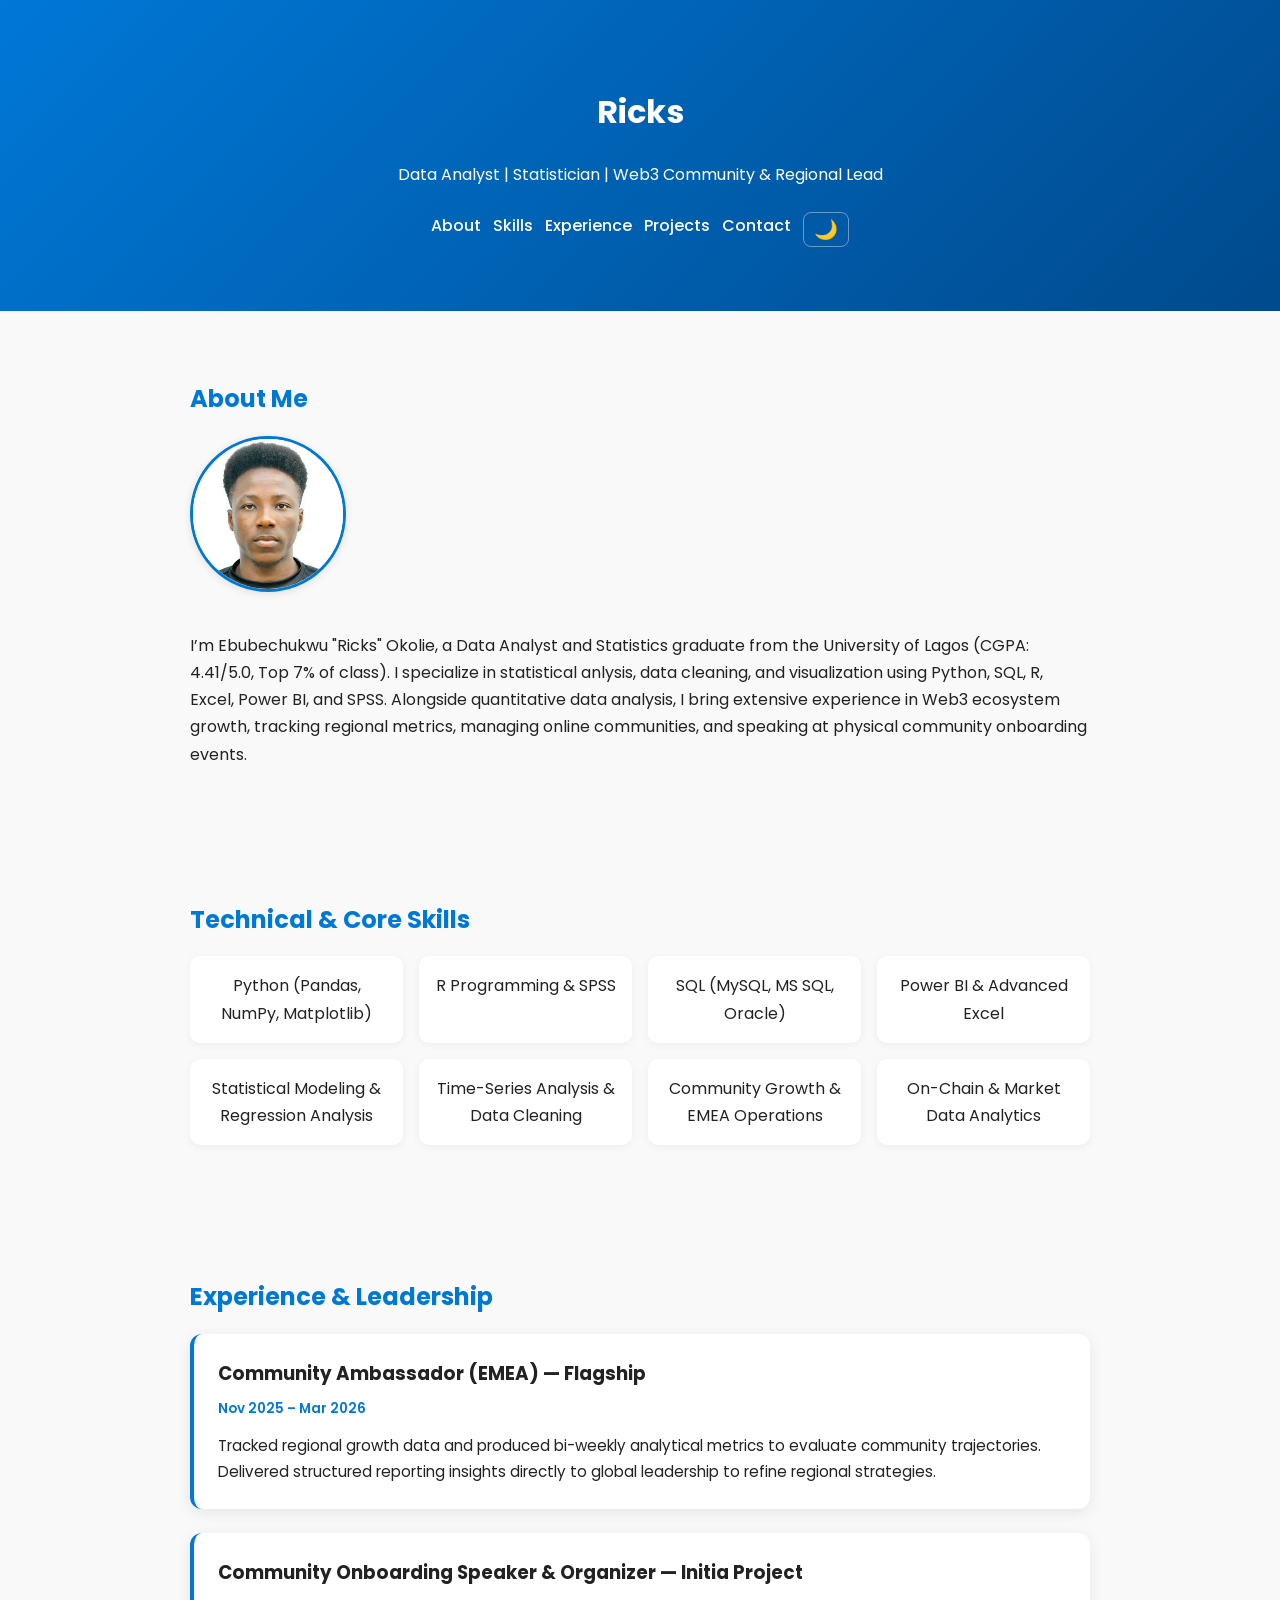
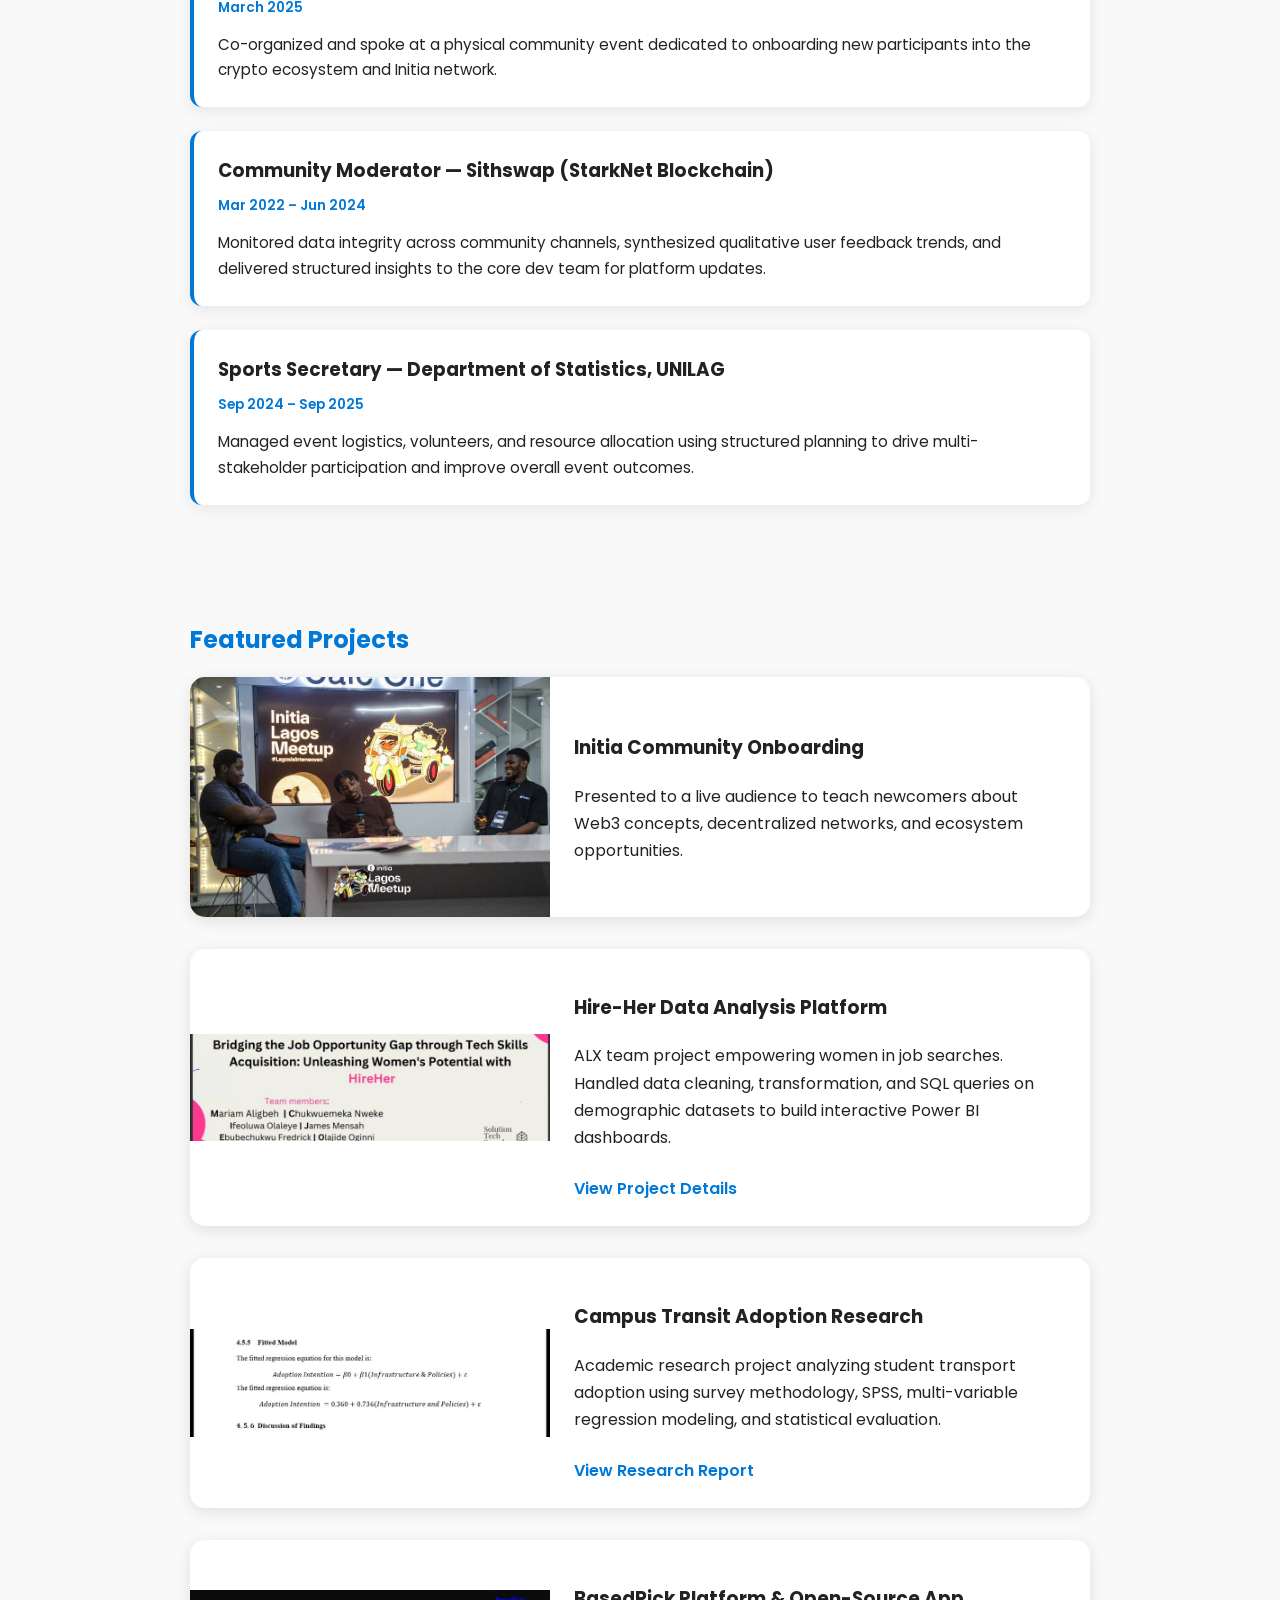
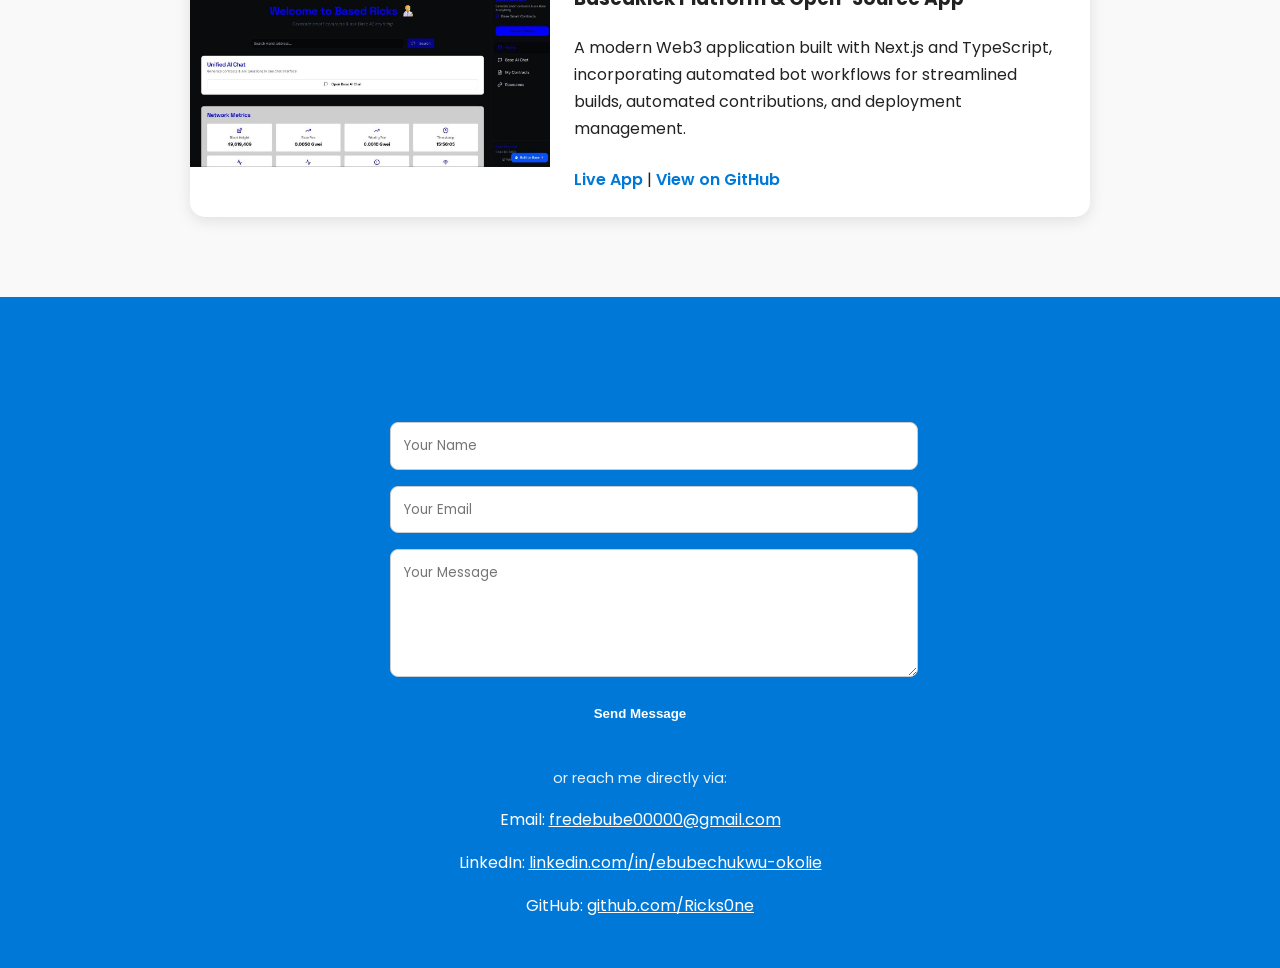
==== commit 47386bf2: "Update experience date from June 2026 to March 2025" ====
--- a/index.html
+++ b/index.html
@@ -69,7 +69,7 @@
 
         <div class="exp-card">
           <h3>Community Onboarding Speaker & Organizer — Initia Project</h3>
-          <span class="exp-date">June 2026</span>
+          <span class="exp-date">March 2025</span>
           <p>
             Co-organized and spoke at a physical community event dedicated to onboarding new participants into the crypto ecosystem and Initia network.
           </p>
